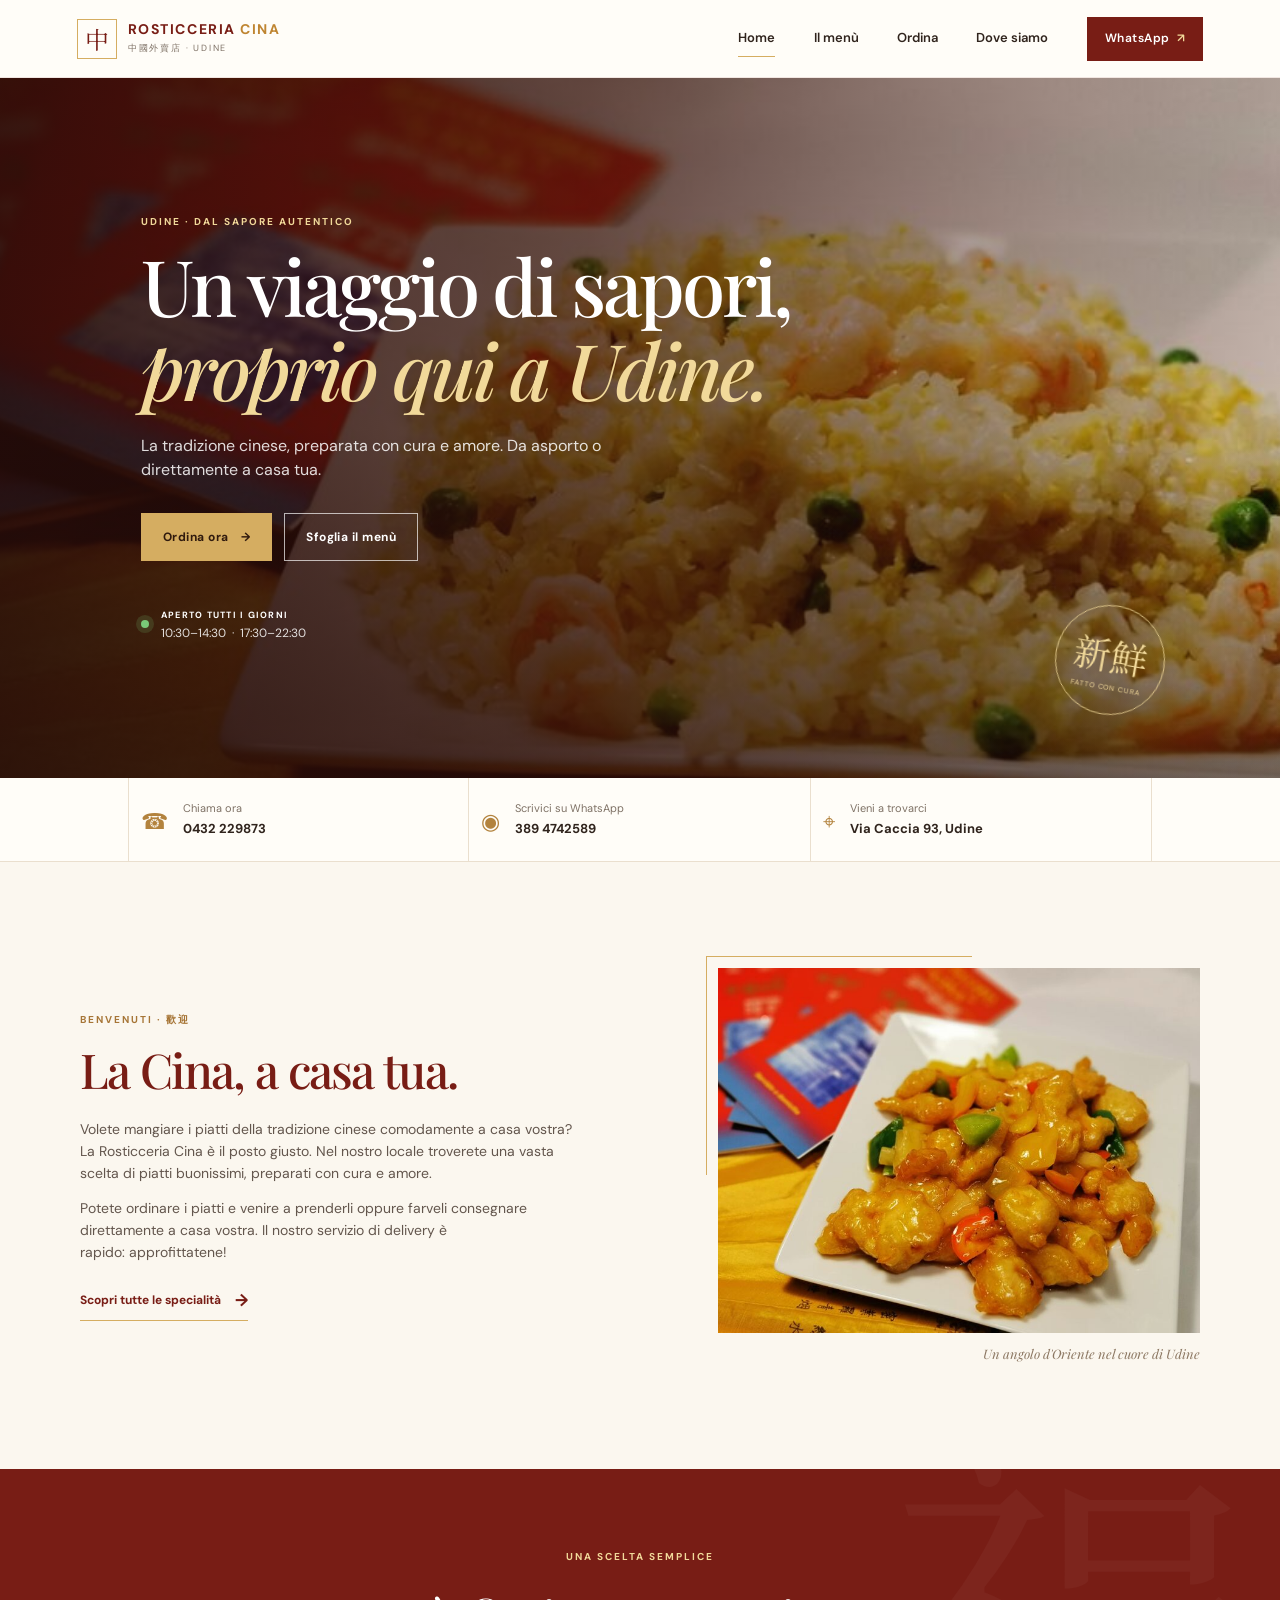
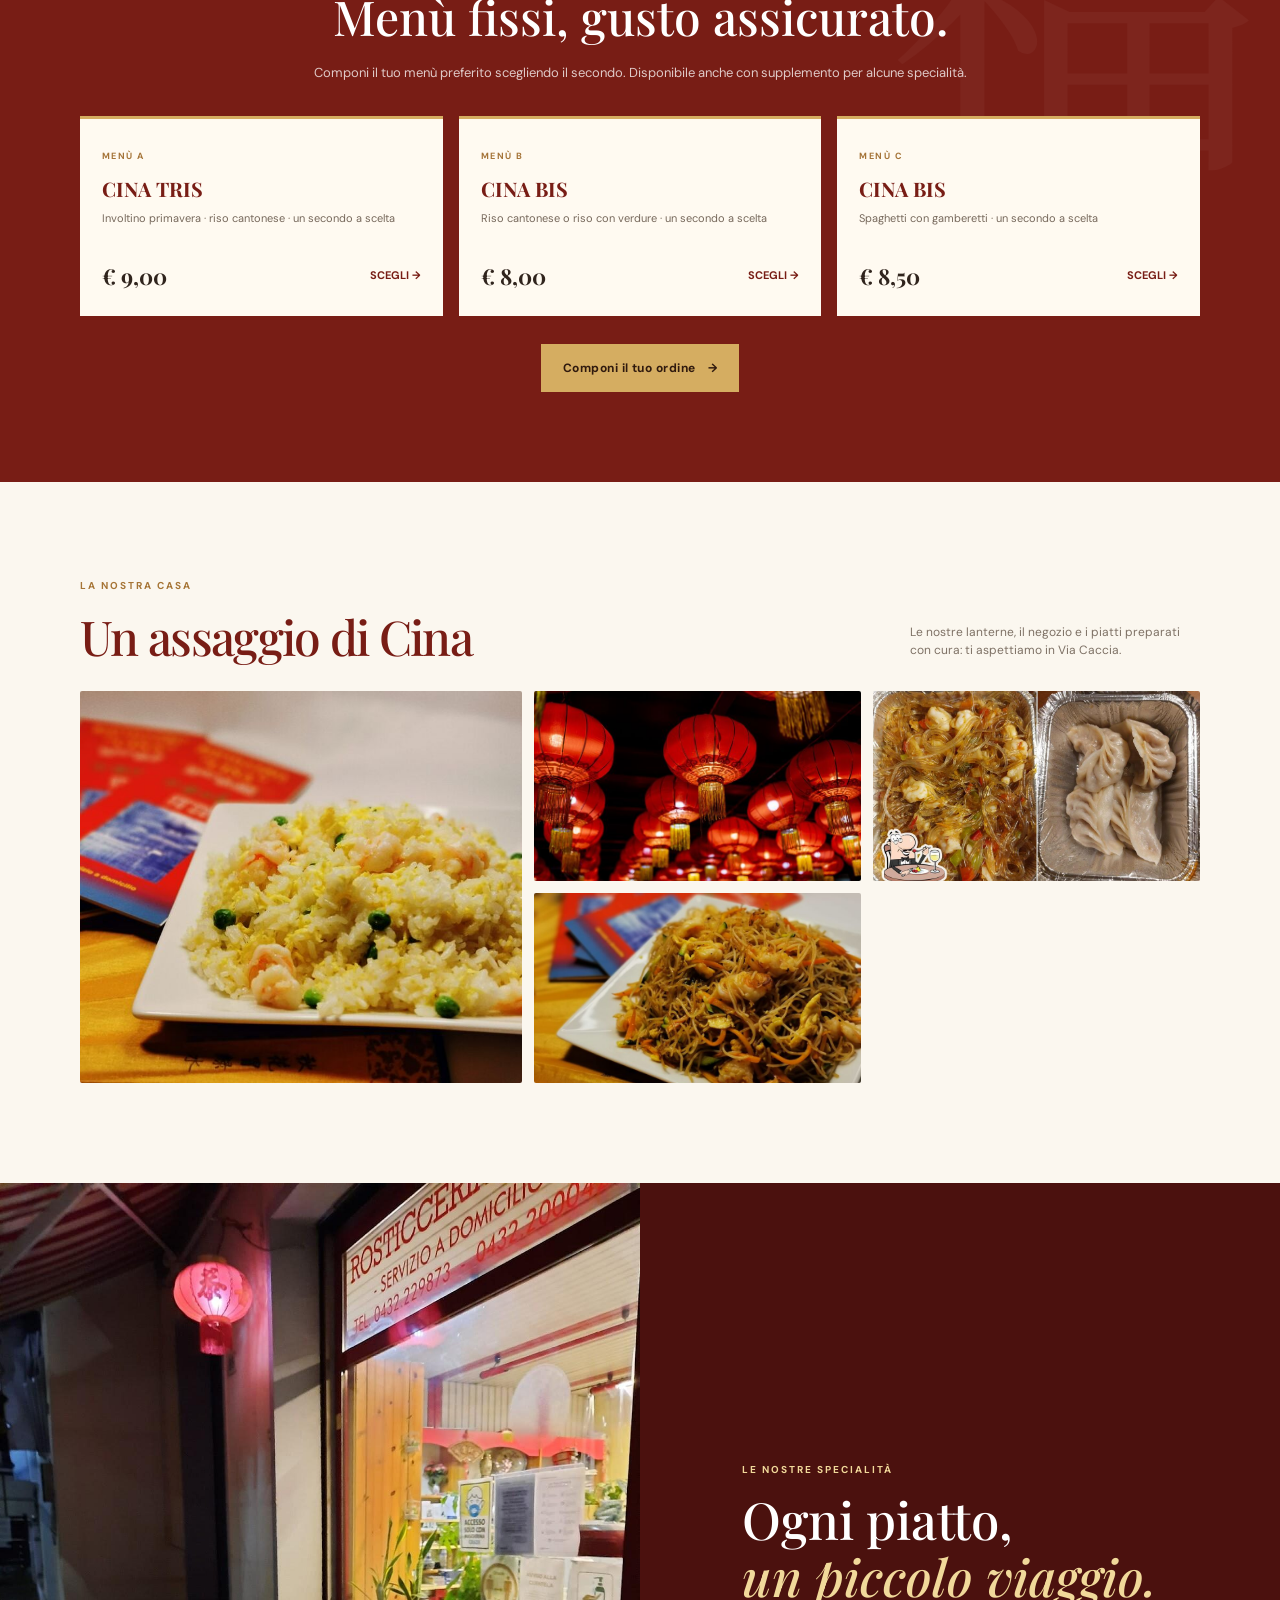
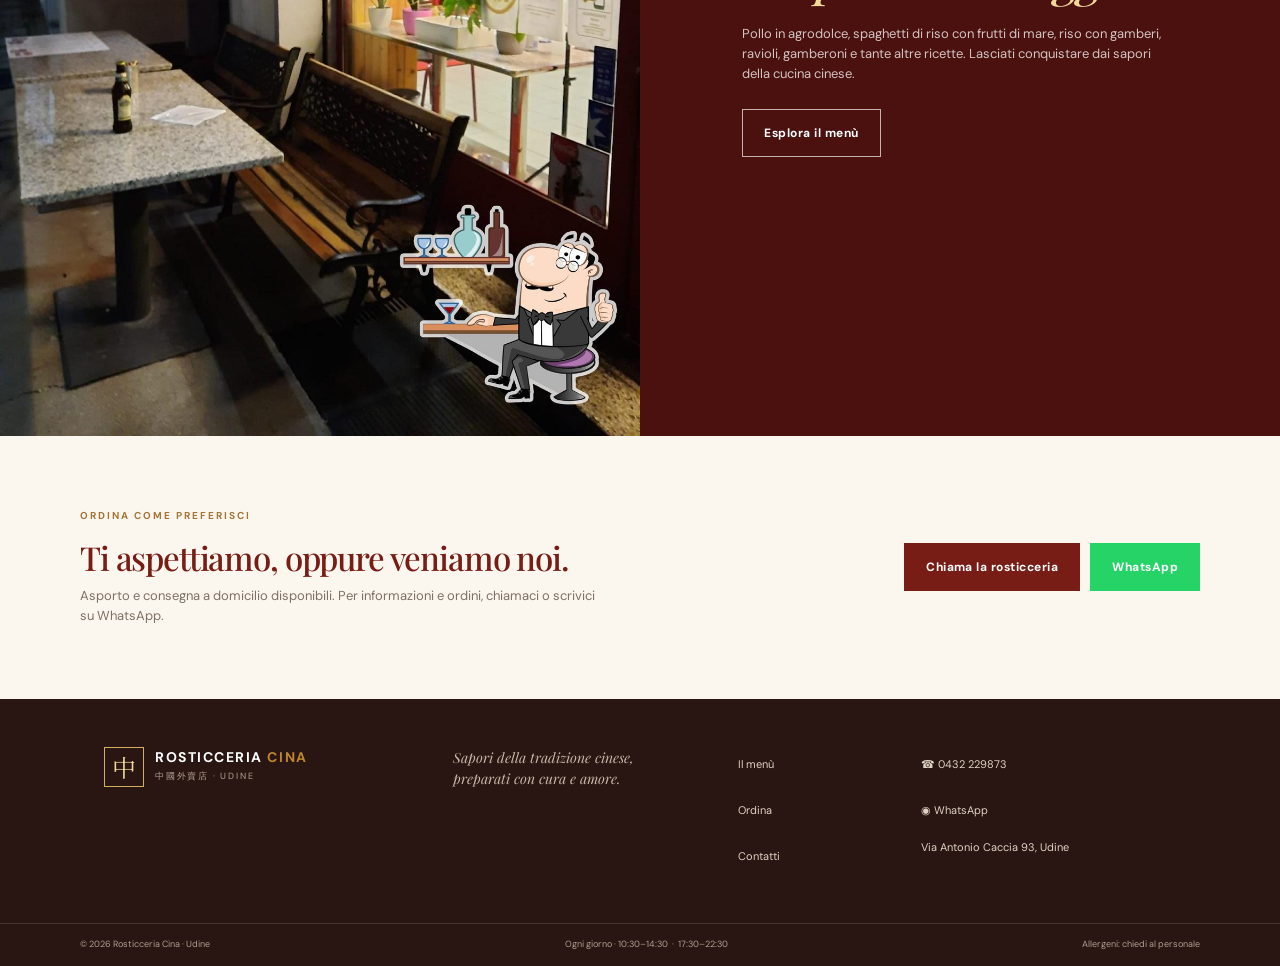
==== index.html @ e87994f7 "Publish the Rosticceria Cina static website for hosting. 🤖 Generated with Codebuff Co-Authored-By: C" ====
<!doctype html>
<html lang="it">
<head>
  <meta charset="utf-8">
  <meta name="viewport" content="width=device-width, initial-scale=1">
  <meta name="theme-color" content="#771d14">
  <meta name="description" content="Rosticceria Cina a Udine: cucina cinese, asporto e consegna a domicilio. Sfoglia il menù e invia il tuo ordine su WhatsApp.">
  <meta property="og:title" content="Rosticceria Cina · Udine">
  <meta property="og:description" content="Sapori cinesi, asporto e consegna in Via Caccia 93, Udine. Ordina comodamente su WhatsApp.">
  <meta property="og:type" content="restaurant">
  <title>Rosticceria Cina · Cucina cinese a Udine</title>
  <link rel="preconnect" href="https://fonts.googleapis.com">
  <link rel="preconnect" href="https://fonts.gstatic.com" crossorigin>
  <link href="https://fonts.googleapis.com/css2?family=DM+Sans:wght@400;500;600;700&family=Playfair+Display:ital,wght@0,500;0,600;0,700;1,500;1,600&display=swap" rel="stylesheet">
  <link rel="stylesheet" href="styles.css">
  <script type="application/ld+json">
  {"@context":"https://schema.org","@type":"Restaurant","name":"Rosticceria per asporto CINA","alternateName":"中國外賣店","servesCuisine":"Cucina cinese","telephone":"+390432229873","address":{"@type":"PostalAddress","streetAddress":"Via Antonio Caccia 93","addressLocality":"Udine","postalCode":"33100","addressCountry":"IT"},"openingHoursSpecification":[{"@type":"OpeningHoursSpecification","dayOfWeek":["Monday","Tuesday","Wednesday","Thursday","Friday","Saturday","Sunday"],"opens":"10:30","closes":"14:30"},{"@type":"OpeningHoursSpecification","dayOfWeek":["Monday","Tuesday","Wednesday","Thursday","Friday","Saturday","Sunday"],"opens":"17:30","closes":"22:30"}],"priceRange":"€","hasMenu":"./#menu"}
  </script>
</head>
<body>
  <a class="skip-link" href="#contenuto">Vai al contenuto</a>
  <header class="site-header">
    <a class="brand" href="#home" aria-label="Rosticceria Cina, home"><span class="brand-mark" aria-hidden="true">中</span><span><strong>ROSTICCERIA <em>CINA</em></strong><small>中國外賣店 · UDINE</small></span></a>
    <button class="nav-toggle" aria-label="Apri il menu" aria-expanded="false"><span></span><span></span><span></span></button>
    <nav class="main-nav" aria-label="Navigazione principale">
      <a href="#home" data-page="home">Home</a><a href="#menu" data-page="menu">Il menù</a><a href="#ordina" data-page="ordina">Ordina</a><a href="#contatti" data-page="contatti">Dove siamo</a>
      <a class="nav-wa" href="https://wa.me/393894742589" target="_blank" rel="noopener">WhatsApp <span aria-hidden="true">↗</span></a>
    </nav>
  </header>
  <main id="contenuto">
    <section class="page active" id="home" aria-labelledby="hero-title">
      <div class="hero">
        <div class="hero-image" role="img" aria-label="Lanterna rossa illuminata all'ingresso della Rosticceria Cina"></div><div class="hero-shade"></div>
        <div class="hero-content"><p class="eyebrow light">UDINE · DAL SAPORE AUTENTICO</p><h1 id="hero-title">Un viaggio di sapori,<br><i>proprio qui a Udine.</i></h1><p class="hero-intro">La tradizione cinese, preparata con cura e amore. Da asporto o direttamente a casa tua.</p><div class="hero-actions"><a class="button button-gold" href="#ordina">Ordina ora <span>→</span></a><a class="button button-outline" href="#menu">Sfoglia il menù</a></div><div class="hero-hours"><span class="open-dot"></span><span><b>APERTO TUTTI I GIORNI</b><br>10:30–14:30 &nbsp;·&nbsp; 17:30–22:30</span></div></div>
        <div class="hero-stamp" aria-hidden="true"><span>新鮮</span><small>FATTO CON CURA</small></div>
      </div>
      <div class="quick-contact"><a href="tel:+390432229873"><span class="quick-icon">☎</span><span>Chiama ora<strong>0432 229873</strong></span></a><a href="https://wa.me/393894742589" target="_blank" rel="noopener"><span class="quick-icon">◉</span><span>Scrivici su WhatsApp<strong>389 4742589</strong></span></a><a href="#contatti"><span class="quick-icon">⌖</span><span>Vieni a trovarci<strong>Via Caccia 93, Udine</strong></span></a></div>
      <section class="intro section-wrap"><div class="intro-copy"><p class="eyebrow">BENVENUTI · 歡迎</p><h2>La Cina, a casa tua.</h2><p>Volete mangiare i piatti della tradizione cinese comodamente a casa vostra? La Rosticceria Cina è il posto giusto. Nel nostro locale troverete una vasta scelta di piatti buonissimi, preparati con cura e amore.</p><p>Potete ordinare i piatti e venire a prenderli oppure farveli consegnare direttamente a casa vostra. Il nostro servizio di delivery è rapido: approfittatene!</p><a class="text-link" href="#menu">Scopri tutte le specialità <span>→</span></a></div><figure class="intro-photo"><img src="Rosticceria-Cina-IMG-20210819-WA0031-jpg.jpg" alt="Interno accogliente della Rosticceria Cina con bancone e vetrine" loading="lazy"><figcaption>Un angolo d'Oriente nel cuore di Udine</figcaption></figure></section>
      <section class="fixed-promo"><div class="section-wrap"><p class="eyebrow light">UNA SCELTA SEMPLICE</p><h2>Menù fissi, gusto assicurato.</h2><p>Componi il tuo menù preferito scegliendo il secondo. Disponibile anche con supplemento per alcune specialità.</p><div class="promo-cards" id="home-fixed-menus"></div><a class="button button-gold" href="#ordina">Componi il tuo ordine <span>→</span></a></div></section>
      <section class="gallery-section section-wrap"><div class="section-heading"><div><p class="eyebrow">LA NOSTRA CASA</p><h2>Un assaggio di Cina</h2></div><p>Le nostre lanterne, il negozio e i piatti preparati con cura: ti aspettiamo in Via Caccia.</p></div><div class="photo-grid"><figure class="photo-large"><img src="Rosticceria-Cina-IMG-20210819-WA0029-jpg.jpg" alt="Lanterna rossa accesa all'ingresso della Rosticceria Cina" loading="lazy"></figure><figure><img src="Rosticceria-Cina-EaII-501544344-iAyAeICoOEIOA-jpg.jpg" alt="Insegna della Rosticceria Cina nella sera di Udine" loading="lazy"></figure><figure><img src="c9b3-Rosticceria-Cina-Udine-food.jpg" alt="Spaghetti con gamberetti e verdure serviti su un piatto" loading="lazy"></figure><figure><img src="Rosticceria-Cina-IMG-20210819-WA0030-jpg.jpg" alt="Riso cantonese con gamberetti e verdure" loading="lazy"></figure></div></section>
      <section class="specialties"><img class="specialty-image" src="r38d-Rosticceria-Cina-design-2023-06.jpg" alt="Specialità cinese con gamberi e verdure" loading="lazy"><div class="specialty-copy"><p class="eyebrow light">LE NOSTRE SPECIALITÀ</p><h2>Ogni piatto,<br><i>un piccolo viaggio.</i></h2><p>Pollo in agrodolce, spaghetti di riso con frutti di mare, riso con gamberi, ravioli, gamberoni e tante altre ricette. Lasciati conquistare dai sapori della cucina cinese.</p><a class="button button-outline" href="#menu">Esplora il menù</a></div></section>
      <section class="visit-band section-wrap"><div><p class="eyebrow">ORDINA COME PREFERISCI</p><h2>Ti aspettiamo, oppure veniamo noi.</h2><p>Asporto e consegna a domicilio disponibili. Per informazioni e ordini, chiamaci o scrivici su WhatsApp.</p></div><div class="visit-actions"><a class="button button-red" href="tel:+390432229873">Chiama la rosticceria</a><a class="button button-whatsapp" href="https://wa.me/393894742589" target="_blank" rel="noopener">WhatsApp</a></div></section>
    </section>
    <section class="page" id="menu" aria-labelledby="menu-title"><div class="page-hero"><p class="eyebrow light">SAPORI PER OGNI GUSTO</p><h1 id="menu-title">Il nostro <i>menù</i></h1><p>Lasciati ispirare. Cerca il tuo piatto preferito o sfoglia le categorie.</p></div><div class="menu-shell"><div class="menu-sticky"><div class="menu-tabs" id="menu-tabs" role="tablist" aria-label="Categorie del menù"></div><label class="searchbox"><span aria-hidden="true">⌕</span><input type="search" id="menu-search" placeholder="Cerca un piatto…" aria-label="Cerca un piatto"><kbd>Ctrl/⌘ K</kbd></label><p class="menu-search-status" id="menu-search-status" aria-live="polite"></p></div><div class="menu-content" id="menu-content"></div><div class="legal-notes"><h2>Informazioni importanti</h2><ul><li>* I prodotti contrassegnati possono essere congelati e/o surgelati.</li><li>Dove è scritto “gamberetti” si intendono code di mazzancolle, appartenenti alla famiglia dei gamberetti.</li><li>I totani appartengono alla famiglia dei calamari.</li><li>Per informazioni su allergeni e ingredienti (crostacei, molluschi, soia, glutine, frutta a guscio, uova e altri), chiedere al personale prima di ordinare.</li></ul></div></div></section>
    <section class="page" id="ordina" aria-labelledby="order-title"><div class="page-hero order-hero"><p class="eyebrow light">IL TUO ORDINE, IN POCHI TOCCHI</p><h1 id="order-title">Ordina <i>qui</i></h1><p>Aggiungi i piatti al carrello e inviaci l'ordine su WhatsApp.</p></div><div class="order-layout"><div class="order-main"><div class="order-search"><label class="searchbox"><span aria-hidden="true">⌕</span><input type="search" id="order-search" placeholder="Cerca nel menù…" aria-label="Cerca piatto per ordinare"></label></div><div id="order-content"></div><div class="order-legal legal-notes"><h2>Informazioni importanti</h2><ul><li>* I prodotti contrassegnati possono essere congelati e/o surgelati.</li><li>Dove è scritto “gamberetti” si intendono code di mazzancolle, appartenenti alla famiglia dei gamberetti.</li><li>I totani appartengono alla famiglia dei calamari.</li><li>Per informazioni su allergeni e ingredienti, chiedere al personale.</li></ul></div></div><aside class="cart-panel" id="cart-panel" aria-label="Riepilogo ordine"><div class="cart-head"><div><p class="eyebrow">IL TUO ORDINE</p><h2>Riepilogo</h2></div><button class="cart-close" aria-label="Chiudi riepilogo">×</button></div><div class="cart-scroll" id="cart-items"><p class="cart-empty">Il carrello è ancora vuoto.<br><span>Aggiungi qualcosa di buono!</span></p></div><div class="cart-fields"><label for="customer-name">Nome <span>(facoltativo)</span><input type="text" id="customer-name" autocomplete="name" placeholder="Come ti chiami?"></label><label for="customer-notes">Note <span>(facoltative)</span><textarea id="customer-notes" rows="2" placeholder="Es. senza glutammato, poco piccante…"></textarea></label></div><div class="cart-total"><span>Totale</span><strong id="cart-total">€ 0,00</strong></div><button class="button button-whatsapp send-order" id="send-order" disabled>◉ &nbsp; Invia ordine tramite WhatsApp</button><p class="cart-footnote">Si aprirà WhatsApp con il tuo ordine pronto da inviare.</p></aside></div><button class="mobile-cart-bar" id="mobile-cart-bar" aria-label="Apri il riepilogo dell'ordine"><span><strong id="mobile-items-count">0 articoli</strong><small>Apri riepilogo</small></span><b id="mobile-total">€ 0,00</b></button><div class="cart-overlay" id="cart-overlay"></div></section>
    <section class="page" id="contatti" aria-labelledby="contacts-title"><div class="page-hero"><p class="eyebrow light">DOVE TROVARCI</p><h1 id="contacts-title">Passa a <i>trovarci</i></h1><p>Siamo in Via Caccia 93, a Udine. Aperto tutti i giorni, a pranzo e a cena.</p></div><div class="contact-layout section-wrap"><div class="contact-info"><p class="eyebrow">ROSTICCERIA PER ASPORTO</p><h2>Rosticceria Cina</h2><p class="chinese-line">中國外賣店</p><div class="contact-detail"><span>⌖</span><div><b>Indirizzo</b><p>Via Antonio Caccia, 93<br>33100 Udine (UD), Italia</p></div></div><div class="contact-detail"><span>◷</span><div><b>Orari</b><p>Tutti i giorni<br>10:30–14:30 · 17:30–22:30</p></div></div><div class="contact-detail"><span>☎</span><div><b>Telefono</b><a href="tel:+390432229873">0432 229873</a></div></div><div class="contact-detail"><span>◉</span><div><b>WhatsApp</b><a href="https://wa.me/393894742589" target="_blank" rel="noopener">389 4742589</a></div></div><div class="contact-actions"><a class="button button-red" href="https://www.google.com/maps/dir/?api=1&destination=Via+Antonio+Caccia+93%2C+Udine%2C+Italy" target="_blank" rel="noopener">Indicazioni stradali ↗</a><a class="button button-outline-red" href="tel:+390432229873">Chiama</a></div></div><div class="map-frame"><iframe title="Mappa: Rosticceria Cina, Via Antonio Caccia 93, Udine" src="https://maps.google.com/maps?q=Via%20Antonio%20Caccia%2093%2C%20Udine%2C%20Italy&t=&z=15&ie=UTF8&iwloc=&output=embed" loading="lazy" referrerpolicy="no-referrer-when-downgrade"></iframe></div></div><div class="service-strip"><div>♨ <span><b>Preparato con cura</b><small>Specialità cinesi</small></span></div><div>⌂ <span><b>Consegna a domicilio</b><small>Portiamo noi il gusto</small></span></div><div>✦ <span><b>Take away</b><small>Ordina e ritira</small></span></div></div></section>
  </main>
  <footer class="site-footer"><div class="footer-main"><a class="brand footer-brand" href="#home"><span class="brand-mark" aria-hidden="true">中</span><span><strong>ROSTICCERIA <em>CINA</em></strong><small>中國外賣店 · UDINE</small></span></a><p>Sapori della tradizione cinese,<br>preparati con cura e amore.</p><div class="footer-links"><a href="#menu">Il menù</a><a href="#ordina">Ordina</a><a href="#contatti">Contatti</a></div><div class="footer-contact"><a href="tel:+390432229873">☎ 0432 229873</a><a href="https://wa.me/393894742589" target="_blank" rel="noopener">◉ WhatsApp</a><span>Via Antonio Caccia 93, Udine</span></div></div><div class="footer-bottom"><span>© <span id="year"></span> Rosticceria Cina · Udine</span><span>Ogni giorno · 10:30–14:30 &nbsp;·&nbsp; 17:30–22:30</span><span>Allergeni: chiedi al personale</span></div></footer>
  <script src="menu-fallback-inline.js" defer></script>
  <script src="app.js" defer></script>
</body></html>
---- styles.css ----
@import url('https://fonts.googleapis.com/css2?family=Noto+Serif+SC:wght@500;600&display=swap');
:root{--red:#781d15;--red-dark:#4b110e;--red-bright:#a32c20;--gold:#d5ad61;--gold-light:#f1d99a;--cream:#fbf7ef;--paper:#fffdf8;--ink:#30241d;--muted:#7e7165;--line:#eadfce;--green:#25d366;--serif:'Playfair Display',Georgia,serif;--sans:'DM Sans',Arial,sans-serif;--header:78px}*{box-sizing:border-box}html{scroll-behavior:smooth;scroll-padding-top:calc(var(--header) + 16px)}body{margin:0;background:var(--cream);color:var(--ink);font-family:var(--sans);font-size:16px;line-height:1.55;-webkit-font-smoothing:antialiased}h1,h2,h3{ text-wrap:balance;overflow-wrap:break-word}p{ text-wrap:pretty;overflow-wrap:break-word}a{color:inherit;text-decoration:none}button,input,textarea{font:inherit}button{cursor:pointer}img{display:block;max-width:100%}.skip-link{position:absolute;left:-9999px;top:8px;background:#fff;padding:12px;z-index:1000}.skip-link:focus{left:8px}.site-header{position:sticky;z-index:30;top:0;height:var(--header);display:flex;align-items:center;justify-content:space-between;padding:0 clamp(20px,6vw,92px);background:rgba(255,253,248,.97);border-bottom:1px solid rgba(120,29,21,.1);backdrop-filter:blur(14px)}.brand{display:inline-flex;align-items:center;gap:11px}.brand-mark{width:40px;height:40px;border:1px solid var(--gold);color:var(--red);display:grid;place-items:center;font-family:'Noto Serif SC',serif;font-size:24px}.brand strong{display:block;font-size:14px;letter-spacing:.11em;line-height:1.25;color:var(--red)}.brand strong em{font-style:normal;color:#bf8531}.brand small{display:block;font-size:9px;letter-spacing:.2em;color:var(--muted);margin-top:3px}.main-nav{display:flex;gap:clamp(18px,3vw,42px);align-items:center;font-size:13px;font-weight:600}.main-nav>a:not(.nav-wa){padding:10px 0;position:relative}.main-nav>a:not(.nav-wa):after{content:'';height:1px;background:var(--gold);position:absolute;bottom:4px;left:0;width:0;transition:width .2s}.main-nav>a:hover:after,.main-nav>a.active:after{width:100%}.nav-wa{padding:11px 18px;background:var(--red);color:white;font-size:12px;letter-spacing:.04em}.nav-wa span{color:var(--gold-light);padding-left:7px}.nav-toggle{display:none;border:0;background:transparent;padding:8px}.nav-toggle span{width:24px;height:2px;background:var(--red);display:block;margin:5px}.page{display:none;min-height:70vh}.page.active{display:block;animation:reveal .35s ease}@keyframes reveal{from{opacity:.4;transform:translateY(6px)}to{opacity:1;transform:translateY(0)}}.hero{height:min(700px,calc(100vh - var(--header)));min-height:570px;position:relative;color:white;display:flex;align-items:center;overflow:hidden;background:var(--red-dark)}.hero-image,.hero-shade{position:absolute;inset:0}.hero-image{background-image:url('photo/unnamed%20(2).jpg');background-size:cover;background-position:center 45%;transform:scale(1.015)}.hero-shade{background:linear-gradient(90deg,rgba(37,12,9,.9),rgba(47,13,8,.68) 46%,rgba(48,17,12,.12)),linear-gradient(0deg,rgba(20,9,5,.48),transparent 50%)}.hero-content{position:relative;z-index:1;width:min(720px,75vw);margin-left:clamp(24px,11vw,170px);padding:60px 0}.eyebrow{margin:0 0 14px;color:#a67536;font-size:10px;font-weight:700;letter-spacing:.2em}.eyebrow.light{color:var(--gold-light)}h1,h2,h3,p{margin-top:0}.hero h1,.page-hero h1{font-family:var(--serif);font-size:clamp(43px,6.5vw,78px);font-weight:500;letter-spacing:-.04em;line-height:1.08;margin:0 0 22px}.hero h1 i,.page-hero h1 i,.specialty-copy h2 i{color:var(--gold-light);font-weight:500}.hero-intro{color:rgba(255,255,255,.85);max-width:460px;font-size:16px}.hero-actions{display:flex;gap:12px;margin-top:30px}.button{min-height:48px;padding:13px 21px;display:inline-flex;align-items:center;justify-content:center;gap:12px;border:1px solid transparent;font-size:12px;font-weight:700;letter-spacing:.04em;transition:transform .2s,background .2s,color .2s}.button:hover{transform:translateY(-2px)}.button-gold{background:var(--gold);color:#301a0e}.button-gold:hover{background:var(--gold-light)}.button-outline{border-color:rgba(255,255,255,.68);color:white}.button-outline:hover{background:white;color:var(--red)}.button-red{background:var(--red);color:white}.button-outline-red{border-color:var(--red);color:var(--red)}.button-whatsapp{background:var(--green);color:white;border-color:var(--green)}.button-whatsapp:hover{background:#1fbd5b}.hero-hours{display:flex;align-items:center;gap:12px;margin-top:44px;font-size:12px;color:rgba(255,255,255,.85)}.hero-hours b{font-size:9px;letter-spacing:.14em;color:white}.open-dot{width:8px;height:8px;border-radius:50%;background:#79ca78;box-shadow:0 0 0 5px rgba(121,202,120,.17)}.hero-stamp{position:absolute;right:9%;bottom:9%;width:110px;height:110px;border:1px solid rgba(241,217,154,.8);border-radius:50%;display:flex;flex-direction:column;align-items:center;justify-content:center;color:var(--gold-light);transform:rotate(10deg)}.hero-stamp span{font-family:'Noto Serif SC',serif;font-size:37px}.hero-stamp small{font-size:7px;letter-spacing:.12em}.quick-contact{display:grid;grid-template-columns:repeat(3,1fr);padding:0 clamp(25px,10vw,145px);background:var(--paper);border-bottom:1px solid var(--line)}.quick-contact>a{display:flex;align-items:center;gap:15px;padding:22px 12px;border-right:1px solid var(--line);font-size:11px;color:var(--muted)}.quick-contact>a:first-child{border-left:1px solid var(--line)}.quick-contact strong{display:block;color:var(--ink);font-size:13px;margin-top:2px}.quick-icon{font-family:var(--serif);font-size:22px;color:#b3833e}.section-wrap{width:min(1120px,calc(100% - 48px));margin-inline:auto}.intro{padding-top:106px;padding-bottom:105px;display:grid;grid-template-columns:1fr .9fr;gap:clamp(38px,8vw,110px);align-items:center}.intro h2,.section-heading h2,.visit-band h2,.contact-info h2{font-family:var(--serif);font-weight:500;font-size:clamp(32px,4vw,48px);line-height:1.17;letter-spacing:-.035em;color:var(--red);margin:0 0 22px}.intro-copy p:not(.eyebrow){color:#63564d;font-size:14px;max-width:500px}.text-link{display:inline-flex;gap:14px;align-items:center;margin-top:10px;color:var(--red);font-size:12px;font-weight:700;border-bottom:1px solid var(--gold);padding-bottom:6px}.text-link span{font-size:17px}.intro-photo{margin:0;position:relative}.intro-photo:before{content:'';position:absolute;z-index:0;top:-12px;left:-12px;width:55%;height:55%;border-top:1px solid var(--gold);border-left:1px solid var(--gold)}.intro-photo img{position:relative;z-index:1;width:100%;height:365px;object-fit:cover}.intro-photo figcaption{font-family:var(--serif);font-style:italic;color:#8b7661;font-size:13px;text-align:right;margin-top:11px}.fixed-promo{padding:80px 0 90px;text-align:center;background:var(--red);color:white;position:relative;overflow:hidden}.fixed-promo:before{content:'福';font-family:'Noto Serif SC',serif;position:absolute;right:1%;top:-80px;font-size:380px;line-height:1;color:rgba(255,255,255,.035)}.fixed-promo h2,.gallery-section h2{font-family:var(--serif);font-weight:500;font-size:clamp(34px,4vw,48px);margin:0 0 10px}.fixed-promo>div>p:not(.eyebrow){color:rgba(255,255,255,.76);font-size:13px}.promo-cards{display:grid;grid-template-columns:repeat(3,1fr);gap:16px;margin:33px 0 28px;text-align:left;position:relative}.promo-card{background:#fffaf1;color:var(--ink);padding:23px 22px;border-top:3px solid var(--gold)}.promo-card .promo-kicker{font-size:9px;letter-spacing:.16em;color:#a57438;font-weight:700}.promo-card h3{font-family:var(--serif);font-size:20px;color:var(--red);margin:6px 0}.promo-card p{font-size:11px;color:#76685b;min-height:34px;margin-bottom:15px}.promo-card strong{font-family:var(--serif);font-size:22px}.promo-card a{float:right;color:var(--red);font-size:11px;font-weight:700;margin-top:8px}.gallery-section{padding-top:96px;padding-bottom:100px}.section-heading{display:flex;justify-content:space-between;align-items:end;margin-bottom:27px}.section-heading h2{margin-bottom:0}.section-heading>p{width:290px;color:var(--muted);font-size:12px;margin-bottom:4px}.photo-grid{display:grid;grid-template-columns:1.15fr .85fr .85fr;grid-template-rows:190px 190px;gap:12px}.photo-grid figure{margin:0;overflow:hidden;background:#eee}.photo-grid img{width:100%;height:100%;object-fit:cover;transition:transform .5s}.photo-grid figure:hover img{transform:scale(1.04)}.photo-grid .photo-large{grid-row:span 2}.specialties{display:grid;grid-template-columns:1fr 1fr;background:var(--red-dark);color:white;min-height:440px}.specialty-image{display:block;width:100%;height:100%;min-height:380px;object-fit:cover}.specialty-copy{padding:70px clamp(35px,8vw,120px);align-self:center}@media(max-width:600px){.specialty-image{height:260px;min-height:260px}}.specialty-copy h2{font-family:var(--serif);font-size:clamp(36px,4vw,52px);font-weight:500;line-height:1.1;margin-bottom:20px}.specialty-copy p:not(.eyebrow){font-size:13px;color:rgba(255,255,255,.75);max-width:440px;margin-bottom:25px}.visit-band{padding-top:72px;padding-bottom:72px;display:flex;align-items:center;justify-content:space-between;gap:30px}.visit-band h2{font-size:33px;margin-bottom:10px}.visit-band p:not(.eyebrow){max-width:600px;font-size:13px;color:var(--muted);margin:0}.visit-actions{display:flex;gap:10px;flex-shrink:0}.page-hero{padding:80px 24px 75px;background:linear-gradient(125deg,#621812,#8e271b);color:white;text-align:center;position:relative;overflow:hidden}.page-hero:after{content:'中';font-family:'Noto Serif SC',serif;position:absolute;right:8%;top:-40px;color:rgba(255,255,255,.04);font-size:245px}.page-hero h1{font-size:clamp(43px,5.5vw,66px);margin-bottom:12px;position:relative;z-index:1}.page-hero>p:last-child{color:rgba(255,255,255,.76);font-size:13px;margin:0;position:relative;z-index:1}.menu-shell{max-width:1080px;margin:0 auto;padding:0 24px 80px}.menu-sticky{position:sticky;top:var(--header);z-index:15;background:var(--cream);padding:17px 0 15px;border-bottom:1px solid var(--line)}.menu-tabs{display:flex;gap:8px;overflow-x:auto;scrollbar-width:none;padding-bottom:12px}.menu-tabs::-webkit-scrollbar{display:none}.menu-tab{white-space:nowrap;border:1px solid var(--line);padding:8px 14px;background:var(--paper);color:#67584c;font-size:11px;font-weight:600}.menu-tab.active,.menu-tab:hover{background:var(--red);border-color:var(--red);color:white}.searchbox{display:flex;align-items:center;gap:10px;height:43px;padding:0 13px;border:1px solid var(--line);background:white;color:#8f7d6b}.searchbox>span{font-size:24px;line-height:1}.searchbox input{width:100%;border:0;outline:0;background:transparent;color:var(--ink);font-size:12px}.searchbox kbd{font-size:9px;color:#a99b8b;border:1px solid var(--line);padding:3px 5px;white-space:nowrap}.menu-content{padding-top:20px}.menu-category{padding:36px 0 5px;scroll-margin-top:150px}.category-heading{display:flex;align-items:baseline;gap:12px;border-bottom:1px solid var(--gold);padding-bottom:11px;margin-bottom:8px}.category-heading h2{font-family:var(--serif);font-weight:500;color:var(--red);font-size:29px;margin:0}.category-heading span{font-size:10px;color:#9c8c7b}.dish-list{display:grid;grid-template-columns:1fr 1fr;column-gap:40px}.dish-card{display:flex;align-items:flex-start;justify-content:space-between;gap:15px;padding:14px 1px;border-bottom:1px solid #eae2d6;min-height:64px}.dish-copy{display:flex;gap:11px;min-width:0}.dish-number{font-size:10px;color:#a67c43;min-width:24px;padding-top:3px;font-weight:700}.dish-name{font-family:var(--serif);font-size:15px;line-height:1.3}.dish-meta{font-size:10px;color:#968777;margin-top:4px}.frozen{color:#ad803c}.dish-side{text-align:right;white-space:nowrap}.dish-price{font-family:var(--serif);font-size:15px;color:var(--red);font-weight:600}.add-order{display:block;border:0;background:transparent;padding:3px 0;color:#97703a;font-size:9px;font-weight:700;text-decoration:underline;text-underline-offset:3px}.empty-search{text-align:center;padding:45px;color:var(--muted)}.fixed-menu-section{margin-top:24px;padding:20px;background:#f2e8d7}.fixed-menu-section .category-heading{margin-bottom:16px}.fixed-menu-card{background:var(--paper);padding:14px 17px;margin:9px 0;display:flex;align-items:center;justify-content:space-between;gap:20px}.fixed-menu-card h3{font-family:var(--serif);font-size:16px;color:var(--red);margin:0 0 4px}.fixed-menu-card p{font-size:10px;color:var(--muted);margin:0}.fixed-menu-card strong{font-family:var(--serif);color:var(--red);white-space:nowrap}.legal-notes{background:#f4ecdf;padding:22px 25px;margin-top:40px}.legal-notes h2{font-family:var(--serif);font-weight:500;font-size:19px;color:var(--red);margin:0 0 9px}.legal-notes ul{margin:0;padding-left:18px;color:#706355;font-size:11px}.legal-notes li{padding:3px 0}.order-hero{padding-bottom:65px}.order-layout{max-width:1180px;margin:0 auto;padding:35px 24px 100px;display:grid;grid-template-columns:minmax(0,1fr) 340px;gap:38px;align-items:start}.order-search{margin-bottom:15px}.order-search .searchbox{height:46px}.order-category{padding:22px 0 4px;scroll-margin-top:100px}.order-category h2{font-family:var(--serif);font-size:25px;color:var(--red);font-weight:500;border-bottom:1px solid var(--gold);padding-bottom:9px;margin:0 0 6px}.order-row{display:flex;align-items:center;justify-content:space-between;gap:10px;padding:10px 10px;border-bottom:1px solid #e9e0d4;transition:background .15s}.order-row.selected{background:#f5e7cb}.order-row .dish-name{font-size:14px}.order-row .dish-side{display:flex;align-items:center;gap:12px}.order-row .dish-price{font-size:14px;min-width:48px}.quantity{display:flex;align-items:center;gap:7px}.quantity button{width:44px;height:44px;border:1px solid #cfb887;background:var(--paper);color:var(--red);font-size:17px;line-height:1}.quantity button:hover{background:var(--red);color:white}.quantity output{min-width:14px;text-align:center;font-size:12px;font-weight:700}.cart-panel{align-self:start;position:sticky;top:calc(var(--header) + 18px);background:var(--paper);border:1px solid var(--line);box-shadow:0 8px 25px rgba(64,42,22,.07);padding:21px;max-height:calc(100vh - var(--header) - 35px);display:flex;flex-direction:column}.cart-head{display:flex;justify-content:space-between;align-items:center;border-bottom:1px solid var(--line);padding-bottom:13px}.cart-head .eyebrow{margin:0 0 2px;font-size:8px}.cart-head h2{font-family:var(--serif);font-weight:500;color:var(--red);margin:0;font-size:24px}.cart-close{display:none}.cart-scroll{overflow:auto;flex:1;min-height:100px;max-height:300px}.cart-empty{text-align:center;padding:28px 5px;color:#827467;font-size:13px}.cart-empty span{font-size:11px;color:#ab9a88}.cart-line{display:grid;grid-template-columns:1fr auto;gap:5px 12px;padding:11px 0;border-bottom:1px solid #eee6da;font-size:11px}.cart-line b{font-weight:600}.cart-line small{grid-column:1;color:#958575;font-size:9px}.cart-line strong{grid-column:2;grid-row:1/3;color:var(--red);font-family:var(--serif);align-self:center}.cart-line button{grid-column:1;color:var(--red);font-size:9px;border:0;background:transparent;text-align:left;padding:2px 0}.cart-fields{display:grid;gap:11px;padding:15px 0}.cart-fields label{font-size:10px;font-weight:700;color:#695b4f}.cart-fields label span{font-weight:400;color:#a59687}.cart-fields input,.cart-fields textarea{display:block;width:100%;border:1px solid var(--line);background:white;padding:9px;margin-top:5px;font-size:11px;resize:vertical}.cart-total{display:flex;justify-content:space-between;border-top:1px solid var(--line);padding:14px 0;color:#615349;font-size:12px}.cart-total strong{font-family:var(--serif);color:var(--red);font-size:20px}.send-order{width:100%;min-height:48px;font-size:11px}.send-order:disabled{opacity:.45;cursor:not-allowed;transform:none}.cart-footnote{text-align:center;color:#9c8c7c;font-size:9px;margin:9px 0 0}.mobile-cart-bar,.cart-overlay{display:none}.fixed-menu-order{padding:17px 16px;background:#f3eadb;margin:11px 0;min-width:0}.fixed-card-top,.order-row .dish-copy{min-width:0}.order-row .dish-copy>div{min-width:0}.order-row .dish-name,.cart-line b{overflow-wrap:anywhere}.cart-scroll,.menu-tabs{overscroll-behavior:contain}.dish-price,.cart-total strong,.mobile-cart-bar>b{font-variant-numeric:tabular-nums}.fixed-menu-order h3{font-family:var(--serif);font-size:18px;color:var(--red);margin:0 0 2px}.fixed-menu-order>p{font-size:10px;color:#85766a;margin:0 0 11px}.fixed-menu-order .dish-side{display:flex;align-items:center;gap:12px}.fixed-menu-order .dish-price{font-size:16px}.fixed-options{display:grid;grid-template-columns:1fr 1fr;gap:8px;margin-top:10px}.fixed-options label{font-size:10px;color:#66594e}.fixed-options select{width:100%;margin-top:4px;border:1px solid #dfd1bc;padding:8px;background:white;font-size:11px}.fixed-summary{font-size:10px!important;color:#8a6332!important;margin-top:9px!important}.fixed-options .select-second{grid-column:1/-1}.fixed-add{margin-top:12px;background:var(--red);color:#fff;border:0;padding:9px 12px;font-size:10px;font-weight:700}.fixed-add:disabled{opacity:.5;cursor:not-allowed}.fixed-count{display:none}.contact-layout{padding-top:70px;padding-bottom:75px;display:grid;grid-template-columns:.76fr 1.24fr;gap:65px;align-items:center}.contact-info h2{margin-bottom:0}.chinese-line{font-family:'Noto Serif SC',serif;color:#b38443;font-size:17px;margin:4px 0 29px}.contact-detail{display:flex;gap:14px;margin:17px 0}.contact-detail>span{font-size:19px;color:#b3833e;width:24px}.contact-detail b{font-size:11px;color:#57483d}.contact-detail p,.contact-detail a{font-size:12px;color:#74665a;margin:3px 0 0}.contact-detail a{text-decoration:underline;text-decoration-color:#d5ad61;text-underline-offset:3px}.contact-actions{display:flex;gap:9px;margin-top:27px}.map-frame{height:420px;border:7px solid #fff;box-shadow:0 12px 35px rgba(63,42,23,.12)}.map-frame iframe{width:100%;height:100%;border:0;filter:saturate(.75)}.service-strip{background:#f1e8db;display:flex;justify-content:center;gap:clamp(35px,10vw,130px);padding:24px}.service-strip>div{display:flex;align-items:center;gap:13px;font-family:var(--serif);font-size:22px;color:#a97b39}.service-strip span{display:flex;flex-direction:column;color:var(--ink)}.service-strip b{font-family:var(--sans);font-size:11px}.service-strip small{font-family:var(--sans);font-size:10px;color:#897968}.site-footer{background:#291512;color:#fff}.footer-main{max-width:1120px;margin:auto;padding:48px 24px;display:grid;grid-template-columns:1.25fr 1fr .6fr 1fr;gap:30px;align-items:start}.footer-brand .brand-mark{color:var(--gold-light)}.footer-brand strong{color:white}.footer-brand small{color:#b5a391}.footer-main>p{font-family:var(--serif);font-style:italic;color:#c8b9a8;font-size:14px}.footer-links,.footer-contact{display:flex;flex-direction:column;gap:10px;font-size:11px;color:#dfd3c4}.footer-contact a:hover,.footer-links a:hover{color:var(--gold-light)}.footer-bottom{border-top:1px solid rgba(255,255,255,.13);display:flex;justify-content:space-between;gap:15px;padding:14px max(24px,calc((100% - 1120px)/2));font-size:9px;color:#ae9f91}
@media(min-width:1400px){.hero{height:690px}}
@media(max-width:800px){:root{--header:68px}.site-header{padding:0 20px}.nav-toggle{display:block}.main-nav{display:none;pointer-events:none;position:absolute;top:var(--header);left:0;right:0;background:#fffdf8;flex-direction:column;align-items:stretch;gap:0;padding:8px 22px 18px;border-bottom:1px solid var(--line);box-shadow:0 12px 20px #24120812}.main-nav.open{display:flex;pointer-events:auto}.main-nav>a:not(.nav-wa){padding:12px 0;border-bottom:1px solid #f1e8dc}.nav-wa{margin-top:12px;text-align:center}.hero{height:640px;min-height:0}.hero-content{width:85vw;margin-left:7vw}.hero-stamp{width:83px;height:83px;right:5%;bottom:8%}.hero-stamp span{font-size:28px}.hero-stamp small{font-size:6px}.quick-contact{padding:0 18px}.quick-contact>a{padding:17px 10px;gap:9px}.quick-contact>a:last-child{border-right:0}.quick-contact>a>span:last-child{font-size:9px}.quick-contact strong{font-size:11px}.quick-icon{font-size:19px}.intro{padding-top:75px;padding-bottom:75px;gap:32px}.intro-photo img{height:300px}.promo-cards{gap:10px}.promo-card{padding:17px 14px}.promo-card h3{font-size:17px}.photo-grid{grid-template-rows:150px 150px}.specialty-copy{padding:45px 35px}.visit-band{padding-top:55px;padding-bottom:55px}.order-layout{grid-template-columns:minmax(0,1fr) 310px;gap:20px;padding-inline:18px}.cart-panel{padding:16px}.contact-layout{gap:35px}.map-frame{height:360px}.footer-main{grid-template-columns:1fr 1fr;row-gap:25px}.footer-bottom{padding-inline:24px}}
@media(max-width:600px){.brand-mark{width:36px;height:36px;font-size:21px}.brand strong{font-size:12px}.brand small{font-size:8px}.hero{height:610px}.hero-image{background-position:54% center}.hero-shade{background:linear-gradient(90deg,rgba(37,12,9,.88),rgba(47,13,8,.5)),linear-gradient(0deg,rgba(20,9,5,.45),transparent 55%)}.hero-content{width:auto;margin:0;padding:40px 23px 100px}.hero h1{font-size:clamp(43px,12vw,61px)}.hero-intro{font-size:14px;max-width:340px}.hero-actions{gap:8px;flex-wrap:wrap}.button{min-height:46px;padding:12px 15px}.hero-hours{margin-top:30px}.hero-stamp{right:7%;bottom:5%;width:65px;height:65px}.hero-stamp span{font-size:22px}.hero-stamp small{font-size:5px}.quick-contact{grid-template-columns:1fr;padding:2px 22px}.quick-contact>a,.quick-contact>a:first-child{border:0;border-bottom:1px solid var(--line);padding:12px 2px}.quick-contact>a:last-child{border:0}.quick-contact>a>span:last-child{font-size:10px}.quick-contact strong{font-size:12px}.quick-icon{width:26px}.section-wrap{width:calc(100% - 42px)}.intro{grid-template-columns:1fr;padding-top:65px;padding-bottom:68px;gap:30px}.intro h2{font-size:37px}.intro-photo img{height:260px}.fixed-promo{padding:60px 0}.fixed-promo h2,.gallery-section h2{font-size:35px}.promo-cards{grid-template-columns:1fr;gap:8px;margin:25px 0}.promo-card{padding:15px 18px}.promo-card p{min-height:0;margin-bottom:8px}.gallery-section{padding-top:67px;padding-bottom:70px}.section-heading{display:block}.section-heading>p{width:auto;max-width:360px;margin-top:14px}.photo-grid{grid-template-columns:1fr 1fr;grid-template-rows:180px 150px;gap:8px}.photo-grid .photo-large{grid-row:span 2}.specialties{grid-template-columns:1fr}.specialty-image{min-height:260px}.specialty-copy{padding:44px 25px 50px}.specialty-copy h2{font-size:43px}.visit-band{display:block;padding-top:55px;padding-bottom:55px}.visit-band h2{font-size:30px}.visit-actions{margin-top:22px}.page-hero{padding:60px 20px 57px}.page-hero h1{font-size:47px}.page-hero>p:last-child{font-size:12px}.menu-shell{padding:0 18px 60px}.menu-sticky{top:var(--header);padding:12px 0}.menu-tabs{gap:6px;padding-bottom:10px}.menu-tab{font-size:10px;padding:7px 10px}.searchbox kbd{display:none}.menu-category{padding-top:27px;scroll-margin-top:150px}.category-heading h2{font-size:26px}.dish-list{grid-template-columns:1fr}.dish-card{padding:12px 0;min-height:60px}.dish-name{font-size:15px}.legal-notes{padding:18px;margin-top:28px}.fixed-menu-section{padding:14px}.fixed-menu-card{padding:13px}.order-layout{display:block;padding:22px 16px 95px}.order-main{padding-bottom:15px}.order-category{padding-top:20px}.order-category h2{font-size:24px}.order-row{padding:9px 7px}.order-row .dish-copy{gap:7px}.order-row .dish-name{font-size:12px}.order-row .dish-number{min-width:21px;font-size:9px}.order-row .dish-meta{font-size:9px}.order-row .dish-side{gap:6px}.order-row .dish-price{font-size:12px;min-width:auto}.quantity{gap:3px}.quantity button{width:27px;height:27px}.quantity output{font-size:11px}.cart-panel{display:none;position:fixed;z-index:52;top:auto;left:0;right:0;bottom:0;max-height:87vh;height:auto;border:0;border-radius:18px 18px 0 0;padding:20px 20px max(20px,env(safe-area-inset-bottom));box-shadow:0 -12px 50px #2412082a}.cart-panel.open{display:flex}.cart-close{display:block;border:0;background:#f2eadf;border-radius:50%;width:32px;height:32px;font-size:21px;color:var(--red)}.cart-scroll{max-height:24vh;min-height:75px}.cart-fields{grid-template-columns:1fr 1fr;gap:8px}.cart-fields label{font-size:9px}.cart-fields input,.cart-fields textarea{font-size:11px}.cart-overlay.open{display:block;position:fixed;z-index:51;inset:0;background:rgba(35,16,11,.55)}.mobile-cart-bar{display:flex;position:fixed;z-index:40;bottom:0;left:0;right:0;width:100%;min-height:62px;padding:8px 21px max(8px,env(safe-area-inset-bottom));background:var(--red);border:0;color:white;align-items:center;justify-content:space-between;text-align:left;box-shadow:0 -4px 20px #31130e20}.mobile-cart-bar span{display:flex;flex-direction:column}.mobile-cart-bar strong{font-size:12px}.mobile-cart-bar small{font-size:9px;color:#f0d7b3}.mobile-cart-bar>b{font-family:var(--serif);font-size:20px;color:var(--gold-light)}.order-legal{margin-top:22px}.fixed-options{grid-template-columns:1fr}.fixed-options .select-second{grid-column:auto}.contact-layout{grid-template-columns:1fr;padding-top:52px;padding-bottom:55px;gap:35px}.contact-info h2{font-size:38px}.map-frame{height:320px}.contact-actions{flex-wrap:wrap}.service-strip{justify-content:flex-start;overflow:auto;gap:28px;padding:20px 22px}.service-strip>div{min-width:155px}.footer-main{padding:37px 22px;grid-template-columns:1fr 1fr;gap:25px 17px}.footer-main>p{font-size:12px}.footer-links,.footer-contact{font-size:10px}.footer-bottom{padding:12px 22px 76px;display:grid;grid-template-columns:1fr 1fr;font-size:8px}.footer-bottom span:last-child{grid-column:1/-1}}
/* Finishing details: firm hit targets, visible keyboard focus and subtle editorial motion. */
[hidden]{display:none!important}
a,button{-webkit-tap-highlight-color:transparent}
a:focus-visible,button:focus-visible,input:focus-visible,textarea:focus-visible,select:focus-visible{outline:3px solid #d5ad61;outline-offset:3px}
.hero-image{background-image:url('Rosticceria-Cina-IMG-20210819-WA0029-jpg.jpg');background-position:center 48%;animation:hero-drift 22s ease-in-out infinite alternate}
.hero-shade{pointer-events:none}
.hero-content>*{animation:hero-enter .7s both;animation-timing-function:cubic-bezier(.2,.7,.2,1)}
.hero-content>.eyebrow{animation-delay:.08s}.hero-content>h1{animation-delay:.18s}.hero-content>.hero-intro{animation-delay:.28s}.hero-content>.hero-actions{animation-delay:.38s}.hero-content>.hero-hours{animation-delay:.48s}
.hero-stamp{animation:stamp-in 1s .35s both cubic-bezier(.2,.75,.2,1);transition:background .3s,box-shadow .3s}
.hero-stamp:hover{background:#f1d99a1c;box-shadow:0 0 32px #f1d99a30}
.quick-contact>a{transition:background .25s,color .25s}.quick-contact>a:hover{background:#f8f1e6;color:var(--red)}
.photo-grid figure,.intro-photo{border-radius:2px}.photo-grid img,.intro-photo img{transition:transform .8s cubic-bezier(.2,.65,.25,1),filter .45s}.photo-grid figure:hover img,.intro-photo:hover img{transform:scale(1.035);filter:saturate(1.08)}
.promo-card{transition:transform .28s,box-shadow .28s}.promo-card:hover{transform:translateY(-5px);box-shadow:0 12px 26px #2a090d24}
.menu-tab,.quantity button,.fixed-add,.nav-wa,.button{transition:color .2s,background .2s,border-color .2s,transform .2s,box-shadow .2s}
.dish-card:hover{background:#f7f0e4}.order-row{transition:background .2s,transform .2s}.order-row:focus-within{background:#f5e7cb}
.page.active{animation:page-arrive .4s cubic-bezier(.2,.65,.25,1)}
.reveal-up{opacity:1;transform:none}.motion-ready .reveal-up:not(.is-visible){opacity:0;transform:translateY(22px)}.motion-ready .reveal-up.is-visible{opacity:1;transform:translateY(0);transition:opacity .65s ease,transform .65s cubic-bezier(.2,.65,.25,1)}
@keyframes hero-enter{from{opacity:0;transform:translateY(17px)}to{opacity:1;transform:translateY(0)}}
@keyframes hero-drift{from{transform:scale(1.015)}to{transform:scale(1.07)}}
@keyframes stamp-in{from{opacity:0;transform:rotate(-5deg) scale(.8)}to{opacity:1;transform:rotate(10deg) scale(1)}}
@keyframes page-arrive{from{opacity:.6;transform:translateY(8px)}to{opacity:1;transform:translateY(0)}}
@media(max-width:600px){.hero-image{background-position:55% center}.hero-content>*{animation-duration:.5s}.hero-stamp{animation-name:stamp-in}}
@media(hover:hover){.button:hover,.promo-card:hover{transform:translateY(-2px)}.photo-grid figure:hover img,.intro-photo:hover img{transform:scale(1.025)}}
.button:active,.menu-tab:active,.quantity button:active,.fixed-add:active{transform:scale(.97)}
.nav-toggle{min-width:44px;min-height:44px}.menu-tab{min-height:42px;padding-inline:16px}.fixed-add{min-height:44px;padding-inline:16px}.add-order,.cart-line button{min-height:36px;padding:8px 6px}.cart-close{min-width:44px;min-height:44px}.cart-fields input,.cart-fields textarea,.fixed-options select{min-height:44px}.menu-sticky{scroll-margin-top:var(--header)}
.site-header a:focus-visible{outline-offset:5px}.main-nav>a{min-height:44px;display:inline-flex;align-items:center}.main-nav>.nav-wa{min-height:44px}.quick-contact>a{min-height:64px}.footer-links a,.footer-contact a{min-height:36px;display:flex;align-items:center}
.menu-search-status{min-height:1.5em;color:var(--muted);font-size:12px;margin:8px 0 0}.quantity output{font-variant-numeric:tabular-nums}.hero-stamp{pointer-events:none}
.mobile-cart-bar,.cart-panel,.cart-overlay{overscroll-behavior:contain}
@media(prefers-reduced-motion:reduce){*,*:before,*:after{scroll-behavior:auto!important;animation-duration:.01ms!important;animation-iteration-count:1!important;transition-duration:.01ms!important}.motion-ready .reveal-up:not(.is-visible){opacity:1;transform:none}.hero-image{animation:none;transform:none}}
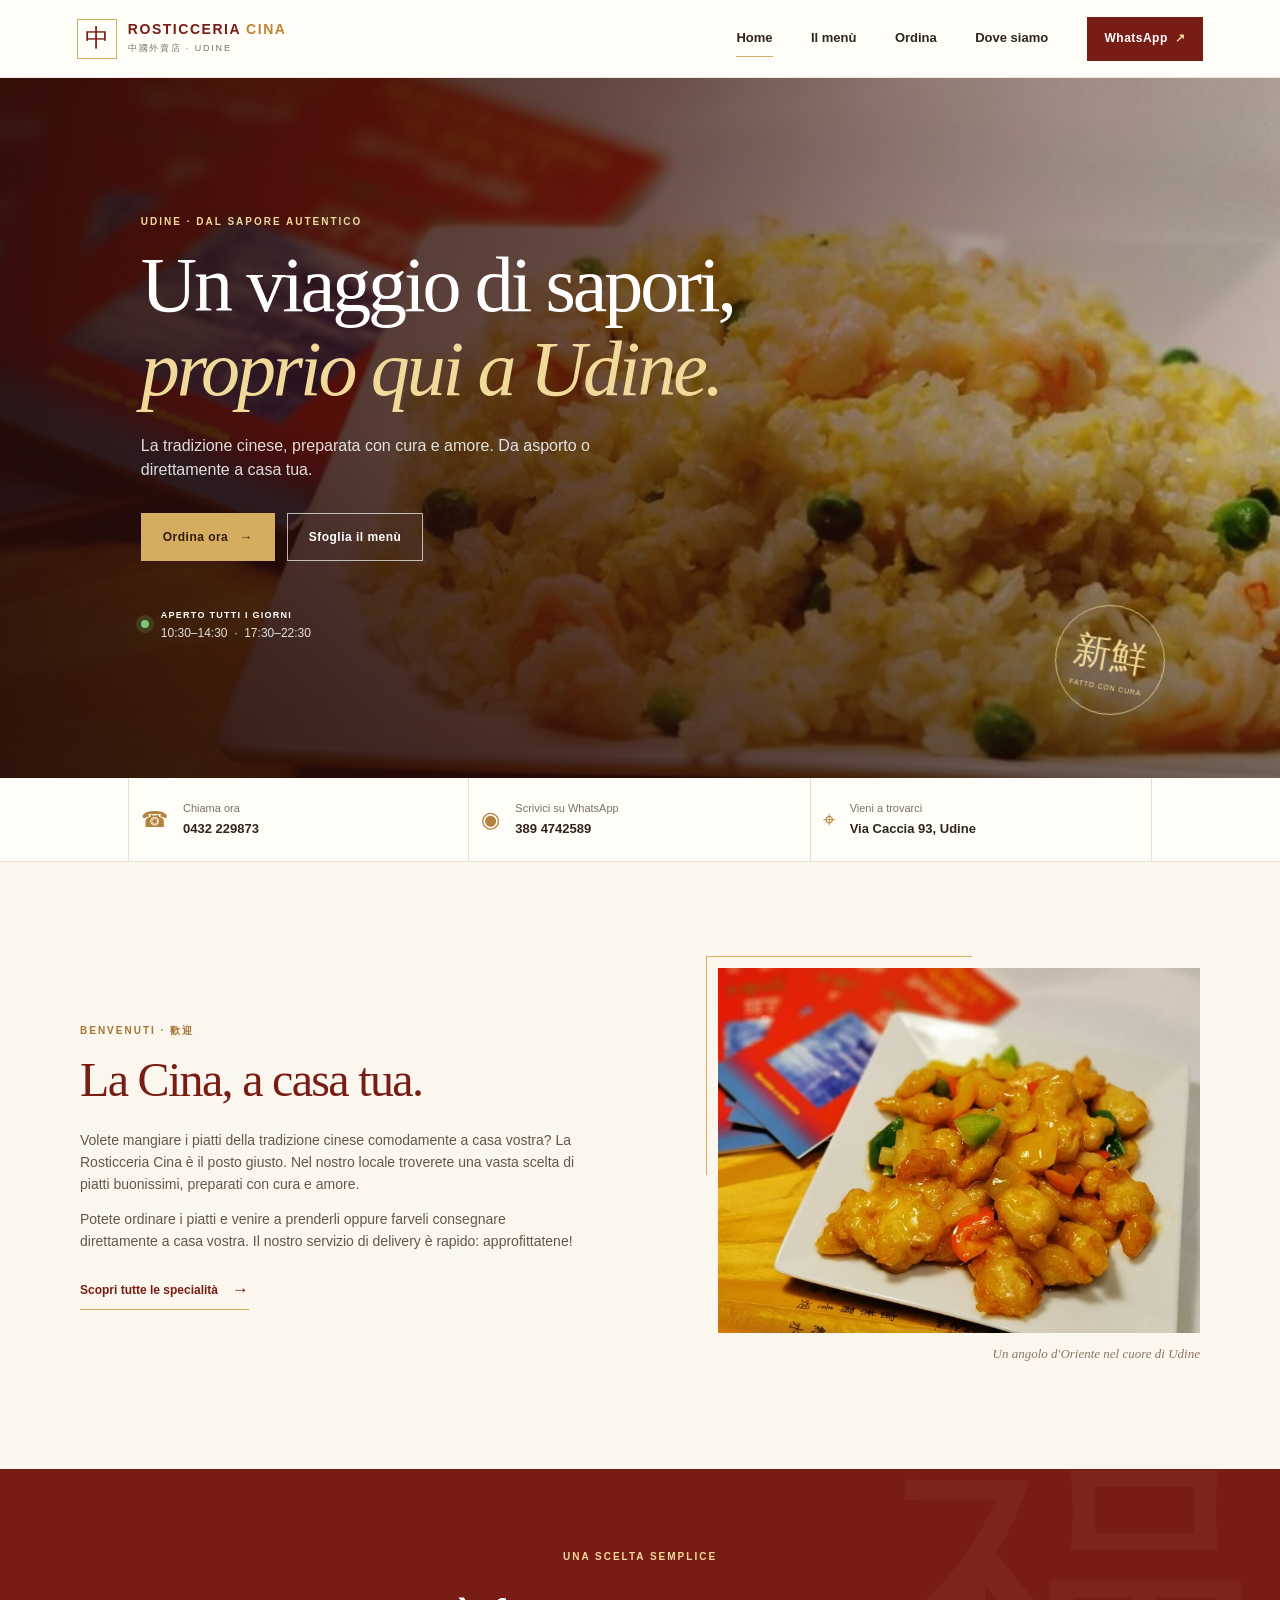
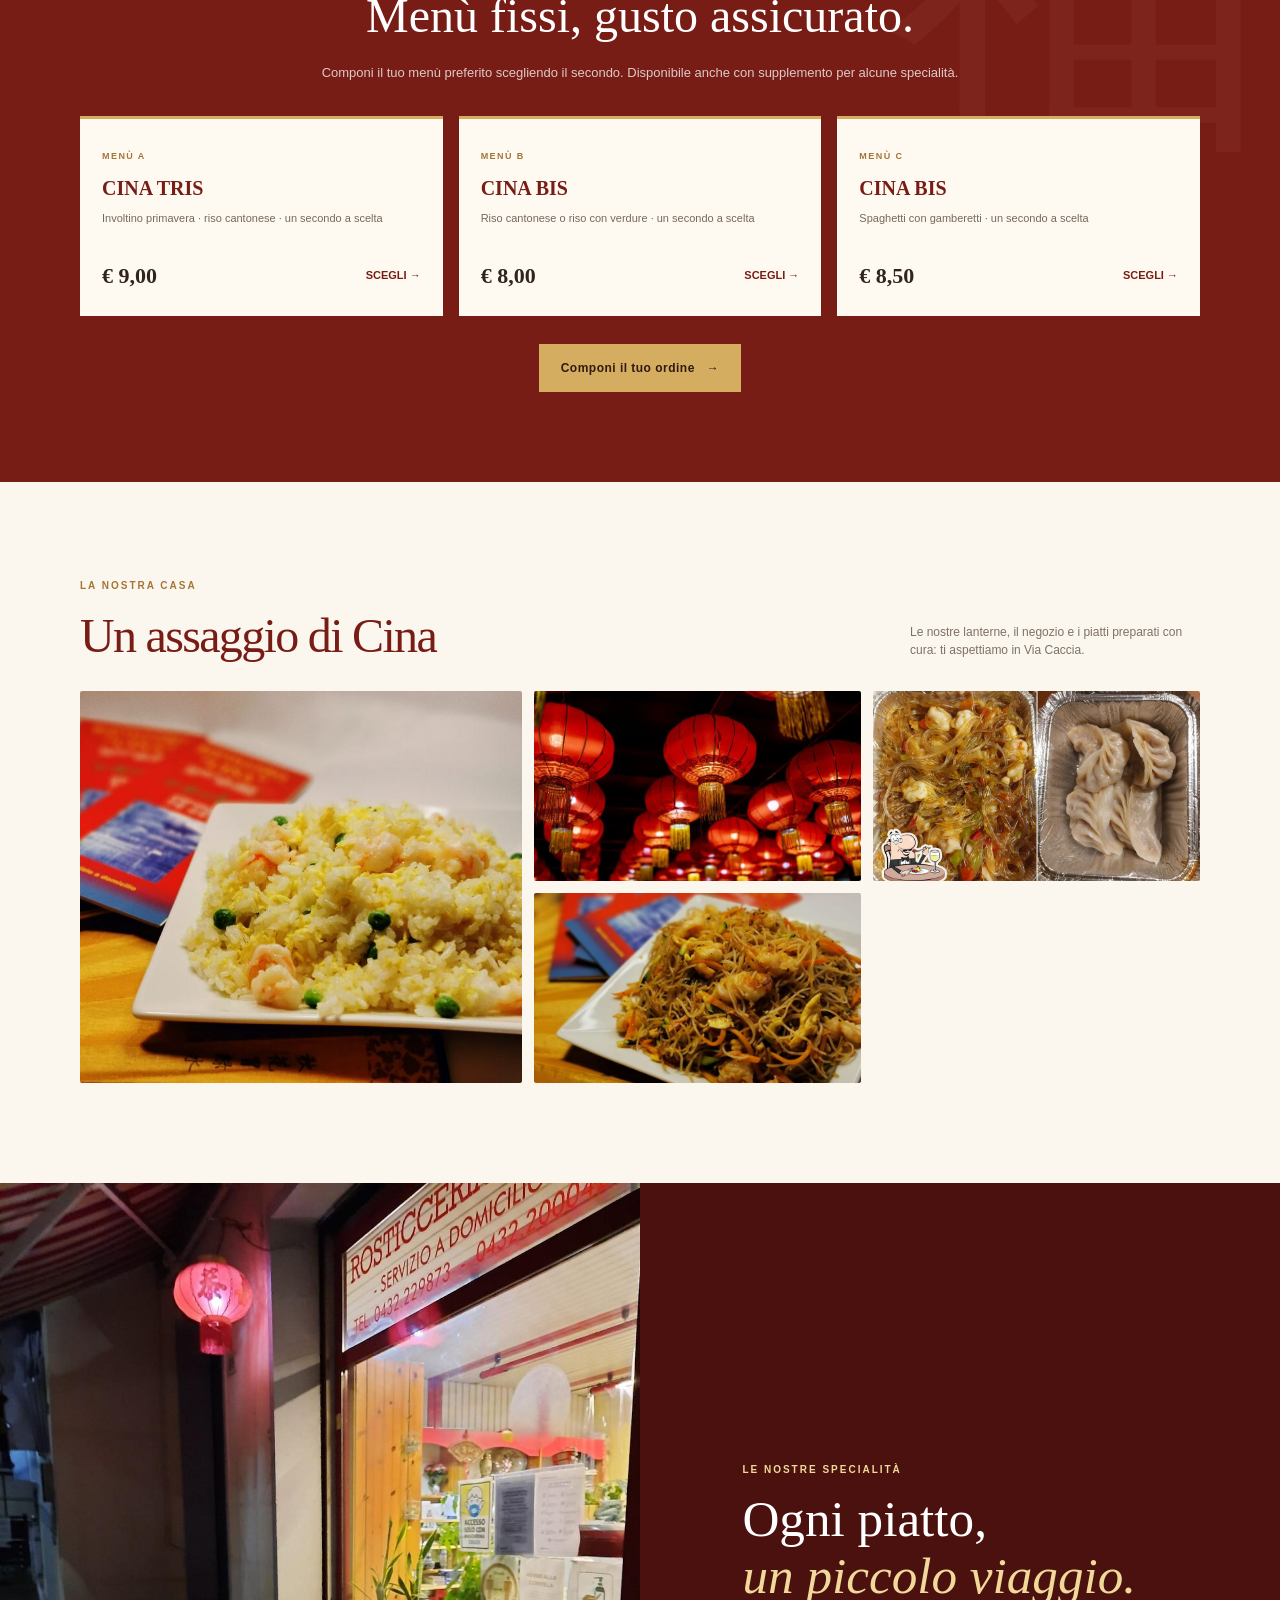
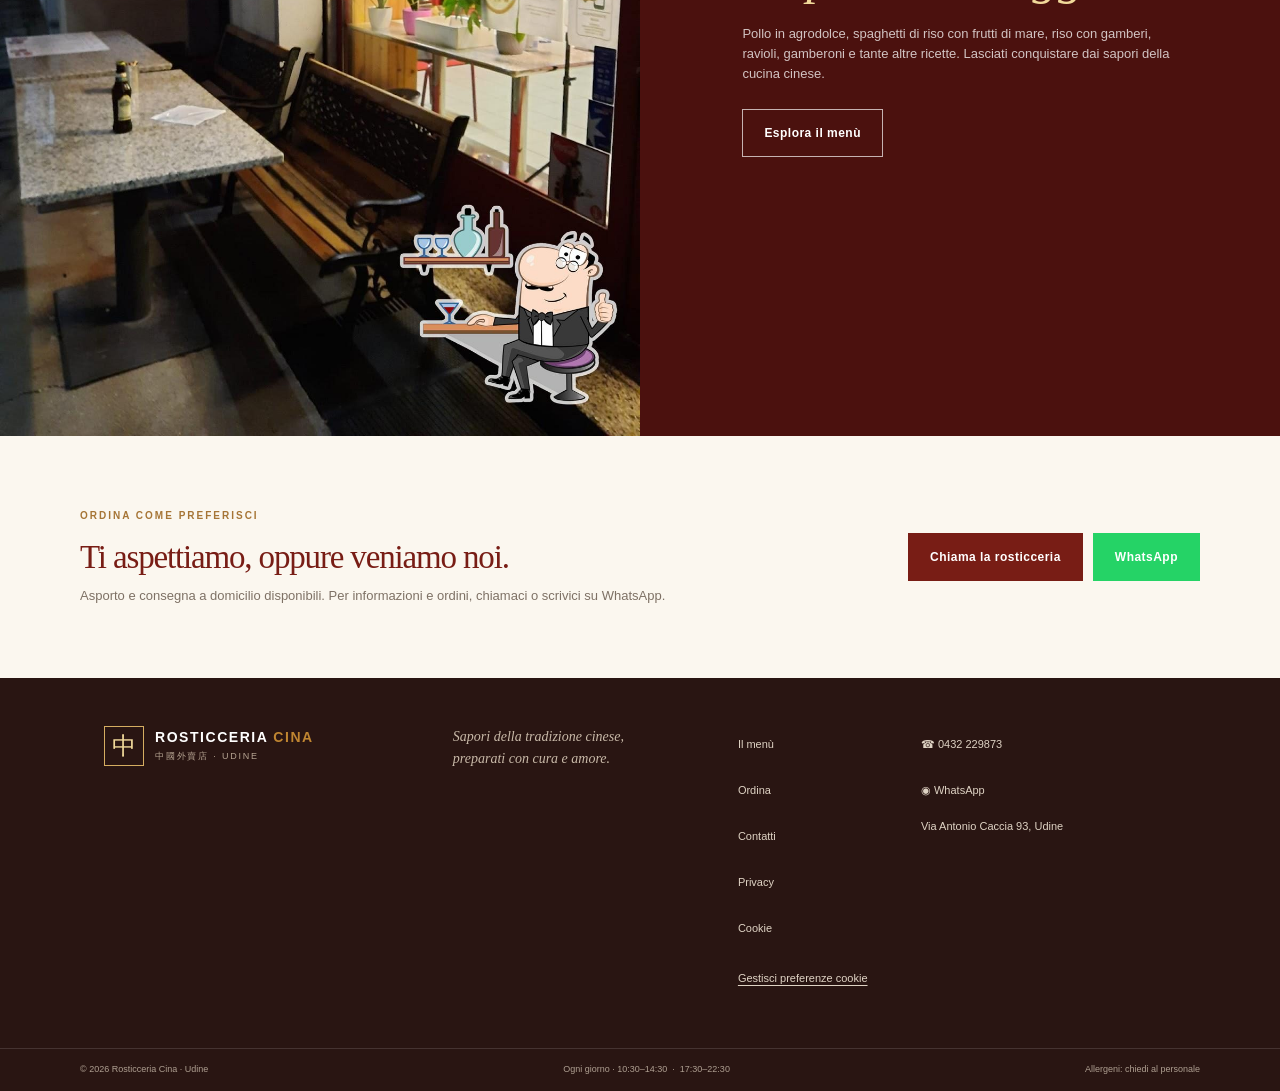
==== commit 301e3278: "Add privacy controls and publish audit documentation" ====
--- a/index.html
+++ b/index.html
@@ -9,9 +9,6 @@
   <meta property="og:description" content="Sapori cinesi, asporto e consegna in Via Caccia 93, Udine. Ordina comodamente su WhatsApp.">
   <meta property="og:type" content="restaurant">
   <title>Rosticceria Cina · Cucina cinese a Udine</title>
-  <link rel="preconnect" href="https://fonts.googleapis.com">
-  <link rel="preconnect" href="https://fonts.gstatic.com" crossorigin>
-  <link href="https://fonts.googleapis.com/css2?family=DM+Sans:wght@400;500;600;700&family=Playfair+Display:ital,wght@0,500;0,600;0,700;1,500;1,600&display=swap" rel="stylesheet">
   <link rel="stylesheet" href="styles.css">
   <script type="application/ld+json">
   {"@context":"https://schema.org","@type":"Restaurant","name":"Rosticceria per asporto CINA","alternateName":"中國外賣店","servesCuisine":"Cucina cinese","telephone":"+390432229873","address":{"@type":"PostalAddress","streetAddress":"Via Antonio Caccia 93","addressLocality":"Udine","postalCode":"33100","addressCountry":"IT"},"openingHoursSpecification":[{"@type":"OpeningHoursSpecification","dayOfWeek":["Monday","Tuesday","Wednesday","Thursday","Friday","Saturday","Sunday"],"opens":"10:30","closes":"14:30"},{"@type":"OpeningHoursSpecification","dayOfWeek":["Monday","Tuesday","Wednesday","Thursday","Friday","Saturday","Sunday"],"opens":"17:30","closes":"22:30"}],"priceRange":"€","hasMenu":"./#menu"}
@@ -42,10 +39,18 @@
       <section class="visit-band section-wrap"><div><p class="eyebrow">ORDINA COME PREFERISCI</p><h2>Ti aspettiamo, oppure veniamo noi.</h2><p>Asporto e consegna a domicilio disponibili. Per informazioni e ordini, chiamaci o scrivici su WhatsApp.</p></div><div class="visit-actions"><a class="button button-red" href="tel:+390432229873">Chiama la rosticceria</a><a class="button button-whatsapp" href="https://wa.me/393894742589" target="_blank" rel="noopener">WhatsApp</a></div></section>
     </section>
     <section class="page" id="menu" aria-labelledby="menu-title"><div class="page-hero"><p class="eyebrow light">SAPORI PER OGNI GUSTO</p><h1 id="menu-title">Il nostro <i>menù</i></h1><p>Lasciati ispirare. Cerca il tuo piatto preferito o sfoglia le categorie.</p></div><div class="menu-shell"><div class="menu-sticky"><div class="menu-tabs" id="menu-tabs" role="tablist" aria-label="Categorie del menù"></div><label class="searchbox"><span aria-hidden="true">⌕</span><input type="search" id="menu-search" placeholder="Cerca un piatto…" aria-label="Cerca un piatto"><kbd>Ctrl/⌘ K</kbd></label><p class="menu-search-status" id="menu-search-status" aria-live="polite"></p></div><div class="menu-content" id="menu-content"></div><div class="legal-notes"><h2>Informazioni importanti</h2><ul><li>* I prodotti contrassegnati possono essere congelati e/o surgelati.</li><li>Dove è scritto “gamberetti” si intendono code di mazzancolle, appartenenti alla famiglia dei gamberetti.</li><li>I totani appartengono alla famiglia dei calamari.</li><li>Per informazioni su allergeni e ingredienti (crostacei, molluschi, soia, glutine, frutta a guscio, uova e altri), chiedere al personale prima di ordinare.</li></ul></div></div></section>
-    <section class="page" id="ordina" aria-labelledby="order-title"><div class="page-hero order-hero"><p class="eyebrow light">IL TUO ORDINE, IN POCHI TOCCHI</p><h1 id="order-title">Ordina <i>qui</i></h1><p>Aggiungi i piatti al carrello e inviaci l'ordine su WhatsApp.</p></div><div class="order-layout"><div class="order-main"><div class="order-search"><label class="searchbox"><span aria-hidden="true">⌕</span><input type="search" id="order-search" placeholder="Cerca nel menù…" aria-label="Cerca piatto per ordinare"></label></div><div id="order-content"></div><div class="order-legal legal-notes"><h2>Informazioni importanti</h2><ul><li>* I prodotti contrassegnati possono essere congelati e/o surgelati.</li><li>Dove è scritto “gamberetti” si intendono code di mazzancolle, appartenenti alla famiglia dei gamberetti.</li><li>I totani appartengono alla famiglia dei calamari.</li><li>Per informazioni su allergeni e ingredienti, chiedere al personale.</li></ul></div></div><aside class="cart-panel" id="cart-panel" aria-label="Riepilogo ordine"><div class="cart-head"><div><p class="eyebrow">IL TUO ORDINE</p><h2>Riepilogo</h2></div><button class="cart-close" aria-label="Chiudi riepilogo">×</button></div><div class="cart-scroll" id="cart-items"><p class="cart-empty">Il carrello è ancora vuoto.<br><span>Aggiungi qualcosa di buono!</span></p></div><div class="cart-fields"><label for="customer-name">Nome <span>(facoltativo)</span><input type="text" id="customer-name" autocomplete="name" placeholder="Come ti chiami?"></label><label for="customer-notes">Note <span>(facoltative)</span><textarea id="customer-notes" rows="2" placeholder="Es. senza glutammato, poco piccante…"></textarea></label></div><div class="cart-total"><span>Totale</span><strong id="cart-total">€ 0,00</strong></div><button class="button button-whatsapp send-order" id="send-order" disabled>◉ &nbsp; Invia ordine tramite WhatsApp</button><p class="cart-footnote">Si aprirà WhatsApp con il tuo ordine pronto da inviare.</p></aside></div><button class="mobile-cart-bar" id="mobile-cart-bar" aria-label="Apri il riepilogo dell'ordine"><span><strong id="mobile-items-count">0 articoli</strong><small>Apri riepilogo</small></span><b id="mobile-total">€ 0,00</b></button><div class="cart-overlay" id="cart-overlay"></div></section>
-    <section class="page" id="contatti" aria-labelledby="contacts-title"><div class="page-hero"><p class="eyebrow light">DOVE TROVARCI</p><h1 id="contacts-title">Passa a <i>trovarci</i></h1><p>Siamo in Via Caccia 93, a Udine. Aperto tutti i giorni, a pranzo e a cena.</p></div><div class="contact-layout section-wrap"><div class="contact-info"><p class="eyebrow">ROSTICCERIA PER ASPORTO</p><h2>Rosticceria Cina</h2><p class="chinese-line">中國外賣店</p><div class="contact-detail"><span>⌖</span><div><b>Indirizzo</b><p>Via Antonio Caccia, 93<br>33100 Udine (UD), Italia</p></div></div><div class="contact-detail"><span>◷</span><div><b>Orari</b><p>Tutti i giorni<br>10:30–14:30 · 17:30–22:30</p></div></div><div class="contact-detail"><span>☎</span><div><b>Telefono</b><a href="tel:+390432229873">0432 229873</a></div></div><div class="contact-detail"><span>◉</span><div><b>WhatsApp</b><a href="https://wa.me/393894742589" target="_blank" rel="noopener">389 4742589</a></div></div><div class="contact-actions"><a class="button button-red" href="https://www.google.com/maps/dir/?api=1&destination=Via+Antonio+Caccia+93%2C+Udine%2C+Italy" target="_blank" rel="noopener">Indicazioni stradali ↗</a><a class="button button-outline-red" href="tel:+390432229873">Chiama</a></div></div><div class="map-frame"><iframe title="Mappa: Rosticceria Cina, Via Antonio Caccia 93, Udine" src="https://maps.google.com/maps?q=Via%20Antonio%20Caccia%2093%2C%20Udine%2C%20Italy&t=&z=15&ie=UTF8&iwloc=&output=embed" loading="lazy" referrerpolicy="no-referrer-when-downgrade"></iframe></div></div><div class="service-strip"><div>♨ <span><b>Preparato con cura</b><small>Specialità cinesi</small></span></div><div>⌂ <span><b>Consegna a domicilio</b><small>Portiamo noi il gusto</small></span></div><div>✦ <span><b>Take away</b><small>Ordina e ritira</small></span></div></div></section>
+    <section class="page" id="ordina" aria-labelledby="order-title"><div class="page-hero order-hero"><p class="eyebrow light">IL TUO ORDINE, IN POCHI TOCCHI</p><h1 id="order-title">Ordina <i>qui</i></h1><p>Aggiungi i piatti al carrello e inviaci l'ordine su WhatsApp.</p></div><div class="order-layout"><div class="order-main"><div class="order-search"><label class="searchbox"><span aria-hidden="true">⌕</span><input type="search" id="order-search" placeholder="Cerca nel menù…" aria-label="Cerca piatto per ordinare"></label></div><div id="order-content"></div><div class="order-legal legal-notes"><h2>Informazioni importanti</h2><ul><li>* I prodotti contrassegnati possono essere congelati e/o surgelati.</li><li>Dove è scritto “gamberetti” si intendono code di mazzancolle, appartenenti alla famiglia dei gamberetti.</li><li>I totani appartengono alla famiglia dei calamari.</li><li>Per informazioni su allergeni e ingredienti, chiedere al personale.</li></ul></div></div><aside class="cart-panel" id="cart-panel" aria-label="Riepilogo ordine"><div class="cart-head"><div><p class="eyebrow">IL TUO ORDINE</p><h2>Riepilogo</h2></div><button class="cart-close" aria-label="Chiudi riepilogo">×</button></div><div class="cart-scroll" id="cart-items"><p class="cart-empty">Il carrello è ancora vuoto.<br><span>Aggiungi qualcosa di buono!</span></p></div><div class="cart-fields"><p class="order-privacy-note">Nome e note restano temporanei in questa scheda. Se apri WhatsApp, il messaggio precompilato (compresi gli eventuali dati inseriti) viene trasmesso a WhatsApp; invialo solo se lo desideri. Evita di inserire dati sensibili. <a href="privacy.html">Informativa privacy</a>.</p><label for="customer-name">Nome <span>(facoltativo)</span><input type="text" id="customer-name" autocomplete="name" placeholder="Come ti chiami?"></label><label for="customer-notes">Note <span>(facoltative)</span><textarea id="customer-notes" rows="2" placeholder="Es. senza glutammato, poco piccante…"></textarea></label></div><div class="cart-total"><span>Totale</span><strong id="cart-total">€ 0,00</strong></div><button class="button button-whatsapp send-order" id="send-order" disabled>◉ &nbsp; Invia ordine tramite WhatsApp</button><p class="cart-footnote">Si aprirà WhatsApp con il tuo ordine pronto da inviare.</p></aside></div><button class="mobile-cart-bar" id="mobile-cart-bar" aria-label="Apri il riepilogo dell'ordine"><span><strong id="mobile-items-count">0 articoli</strong><small>Apri riepilogo</small></span><b id="mobile-total">€ 0,00</b></button><div class="cart-overlay" id="cart-overlay"></div></section>
+    <section class="page" id="contatti" aria-labelledby="contacts-title"><div class="page-hero"><p class="eyebrow light">DOVE TROVARCI</p><h1 id="contacts-title">Passa a <i>trovarci</i></h1><p>Siamo in Via Caccia 93, a Udine. Aperto tutti i giorni, a pranzo e a cena.</p></div><div class="contact-layout section-wrap"><div class="contact-info"><p class="eyebrow">ROSTICCERIA PER ASPORTO</p><h2>Rosticceria Cina</h2><p class="chinese-line">中國外賣店</p><div class="contact-detail"><span>⌖</span><div><b>Indirizzo</b><p>Via Antonio Caccia, 93<br>33100 Udine (UD), Italia</p></div></div><div class="contact-detail"><span>◷</span><div><b>Orari</b><p>Tutti i giorni<br>10:30–14:30 · 17:30–22:30</p></div></div><div class="contact-detail"><span>☎</span><div><b>Telefono</b><a href="tel:+390432229873">0432 229873</a></div></div><div class="contact-detail"><span>◉</span><div><b>WhatsApp</b><a href="https://wa.me/393894742589" target="_blank" rel="noopener">389 4742589</a></div></div><div class="contact-actions"><a class="button button-red" href="https://www.google.com/maps/dir/?api=1&destination=Via+Antonio+Caccia+93%2C+Udine%2C+Italy" target="_blank" rel="noopener">Indicazioni stradali ↗</a><a class="button button-outline-red" href="tel:+390432229873">Chiama</a></div></div><div class="map-frame map-consent" id="map-consent" aria-labelledby="map-title"><h2 id="map-title">Mappa interattiva</h2><p>La mappa è fornita da Google Maps. Se scegli di caricarla, Google riceverà dati tecnici come l’indirizzo IP e potrà impostare strumenti propri. Il caricamento è bloccato fino alla tua scelta. Consulta la <a href="privacy.html">Privacy Policy</a> e la <a href="cookie.html">Cookie Policy</a>.</p><div class="map-actions"><button class="button button-outline-red" id="load-map" type="button">Consenti e carica la mappa</button><button class="button button-outline-red" id="reject-map" type="button">Rifiuta e continua senza mappa</button><a class="button button-outline-red" href="https://www.google.com/maps/dir/?api=1&amp;destination=Via+Antonio+Caccia+93%2C+Udine%2C+Italy" target="_blank" rel="noopener noreferrer">Apri indicazioni su Google Maps</a></div></div></div><div class="service-strip"><div>♨ <span><b>Preparato con cura</b><small>Specialità cinesi</small></span></div><div>⌂ <span><b>Consegna a domicilio</b><small>Portiamo noi il gusto</small></span></div><div>✦ <span><b>Take away</b><small>Ordina e ritira</small></span></div></div></section>
   </main>
-  <footer class="site-footer"><div class="footer-main"><a class="brand footer-brand" href="#home"><span class="brand-mark" aria-hidden="true">中</span><span><strong>ROSTICCERIA <em>CINA</em></strong><small>中國外賣店 · UDINE</small></span></a><p>Sapori della tradizione cinese,<br>preparati con cura e amore.</p><div class="footer-links"><a href="#menu">Il menù</a><a href="#ordina">Ordina</a><a href="#contatti">Contatti</a></div><div class="footer-contact"><a href="tel:+390432229873">☎ 0432 229873</a><a href="https://wa.me/393894742589" target="_blank" rel="noopener">◉ WhatsApp</a><span>Via Antonio Caccia 93, Udine</span></div></div><div class="footer-bottom"><span>© <span id="year"></span> Rosticceria Cina · Udine</span><span>Ogni giorno · 10:30–14:30 &nbsp;·&nbsp; 17:30–22:30</span><span>Allergeni: chiedi al personale</span></div></footer>
+  <footer class="site-footer"><div class="footer-main"><a class="brand footer-brand" href="#home"><span class="brand-mark" aria-hidden="true">中</span><span><strong>ROSTICCERIA <em>CINA</em></strong><small>中國外賣店 · UDINE</small></span></a><p>Sapori della tradizione cinese,<br>preparati con cura e amore.</p><div class="footer-links"><a href="#menu">Il menù</a><a href="#ordina">Ordina</a><a href="#contatti">Contatti</a><a href="privacy.html">Privacy</a><a href="cookie.html">Cookie</a><button class="footer-preferences" id="manage-privacy" type="button">Gestisci preferenze cookie</button></div><div class="footer-contact"><a href="tel:+390432229873">☎ 0432 229873</a><a href="https://wa.me/393894742589" target="_blank" rel="noopener">◉ WhatsApp</a><span>Via Antonio Caccia 93, Udine</span></div></div><div class="footer-bottom"><span>© <span id="year"></span> Rosticceria Cina · Udine</span><span>Ogni giorno · 10:30–14:30 &nbsp;·&nbsp; 17:30–22:30</span><span>Allergeni: chiedi al personale</span></div></footer>
+  <dialog class="privacy-dialog" id="privacy-preferences" aria-labelledby="privacy-dialog-title">
+    <form id="privacy-preferences-form" method="dialog">
+      <h2 id="privacy-dialog-title">Preferenze privacy</h2>
+      <p>Il sito utilizza solo memoria locale per ricordare questa preferenza. Puoi consentire il caricamento della mappa Google oppure rifiutare: il resto del sito resta disponibile. Puoi modificare o revocare la scelta in qualsiasi momento. <a href="cookie.html">Dettagli nella Cookie Policy</a>.</p>
+      <label class="consent-option"><input type="checkbox" id="consent-google-maps"> Consenti il caricamento della mappa Google (facoltativo)</label>
+      <div class="map-actions"><button class="button button-red" type="submit">Salva preferenze</button><button class="button button-outline-red" id="revoke-google-maps" type="button">Rifiuta e revoca il consenso</button><button class="button button-outline-red" id="close-privacy-dialog" type="button">Chiudi</button></div>
+    </form>
+  </dialog>
   <script src="menu-fallback-inline.js" defer></script>
   <script src="app.js" defer></script>
 </body></html>
--- a/styles.css
+++ b/styles.css
@@ -1,4 +1,4 @@
-@import url('https://fonts.googleapis.com/css2?family=Noto+Serif+SC:wght@500;600&display=swap');
+
 :root{--red:#781d15;--red-dark:#4b110e;--red-bright:#a32c20;--gold:#d5ad61;--gold-light:#f1d99a;--cream:#fbf7ef;--paper:#fffdf8;--ink:#30241d;--muted:#7e7165;--line:#eadfce;--green:#25d366;--serif:'Playfair Display',Georgia,serif;--sans:'DM Sans',Arial,sans-serif;--header:78px}*{box-sizing:border-box}html{scroll-behavior:smooth;scroll-padding-top:calc(var(--header) + 16px)}body{margin:0;background:var(--cream);color:var(--ink);font-family:var(--sans);font-size:16px;line-height:1.55;-webkit-font-smoothing:antialiased}h1,h2,h3{ text-wrap:balance;overflow-wrap:break-word}p{ text-wrap:pretty;overflow-wrap:break-word}a{color:inherit;text-decoration:none}button,input,textarea{font:inherit}button{cursor:pointer}img{display:block;max-width:100%}.skip-link{position:absolute;left:-9999px;top:8px;background:#fff;padding:12px;z-index:1000}.skip-link:focus{left:8px}.site-header{position:sticky;z-index:30;top:0;height:var(--header);display:flex;align-items:center;justify-content:space-between;padding:0 clamp(20px,6vw,92px);background:rgba(255,253,248,.97);border-bottom:1px solid rgba(120,29,21,.1);backdrop-filter:blur(14px)}.brand{display:inline-flex;align-items:center;gap:11px}.brand-mark{width:40px;height:40px;border:1px solid var(--gold);color:var(--red);display:grid;place-items:center;font-family:'Noto Serif SC',serif;font-size:24px}.brand strong{display:block;font-size:14px;letter-spacing:.11em;line-height:1.25;color:var(--red)}.brand strong em{font-style:normal;color:#bf8531}.brand small{display:block;font-size:9px;letter-spacing:.2em;color:var(--muted);margin-top:3px}.main-nav{display:flex;gap:clamp(18px,3vw,42px);align-items:center;font-size:13px;font-weight:600}.main-nav>a:not(.nav-wa){padding:10px 0;position:relative}.main-nav>a:not(.nav-wa):after{content:'';height:1px;background:var(--gold);position:absolute;bottom:4px;left:0;width:0;transition:width .2s}.main-nav>a:hover:after,.main-nav>a.active:after{width:100%}.nav-wa{padding:11px 18px;background:var(--red);color:white;font-size:12px;letter-spacing:.04em}.nav-wa span{color:var(--gold-light);padding-left:7px}.nav-toggle{display:none;border:0;background:transparent;padding:8px}.nav-toggle span{width:24px;height:2px;background:var(--red);display:block;margin:5px}.page{display:none;min-height:70vh}.page.active{display:block;animation:reveal .35s ease}@keyframes reveal{from{opacity:.4;transform:translateY(6px)}to{opacity:1;transform:translateY(0)}}.hero{height:min(700px,calc(100vh - var(--header)));min-height:570px;position:relative;color:white;display:flex;align-items:center;overflow:hidden;background:var(--red-dark)}.hero-image,.hero-shade{position:absolute;inset:0}.hero-image{background-image:url('photo/unnamed%20(2).jpg');background-size:cover;background-position:center 45%;transform:scale(1.015)}.hero-shade{background:linear-gradient(90deg,rgba(37,12,9,.9),rgba(47,13,8,.68) 46%,rgba(48,17,12,.12)),linear-gradient(0deg,rgba(20,9,5,.48),transparent 50%)}.hero-content{position:relative;z-index:1;width:min(720px,75vw);margin-left:clamp(24px,11vw,170px);padding:60px 0}.eyebrow{margin:0 0 14px;color:#a67536;font-size:10px;font-weight:700;letter-spacing:.2em}.eyebrow.light{color:var(--gold-light)}h1,h2,h3,p{margin-top:0}.hero h1,.page-hero h1{font-family:var(--serif);font-size:clamp(43px,6.5vw,78px);font-weight:500;letter-spacing:-.04em;line-height:1.08;margin:0 0 22px}.hero h1 i,.page-hero h1 i,.specialty-copy h2 i{color:var(--gold-light);font-weight:500}.hero-intro{color:rgba(255,255,255,.85);max-width:460px;font-size:16px}.hero-actions{display:flex;gap:12px;margin-top:30px}.button{min-height:48px;padding:13px 21px;display:inline-flex;align-items:center;justify-content:center;gap:12px;border:1px solid transparent;font-size:12px;font-weight:700;letter-spacing:.04em;transition:transform .2s,background .2s,color .2s}.button:hover{transform:translateY(-2px)}.button-gold{background:var(--gold);color:#301a0e}.button-gold:hover{background:var(--gold-light)}.button-outline{border-color:rgba(255,255,255,.68);color:white}.button-outline:hover{background:white;color:var(--red)}.button-red{background:var(--red);color:white}.button-outline-red{border-color:var(--red);color:var(--red)}.button-whatsapp{background:var(--green);color:white;border-color:var(--green)}.button-whatsapp:hover{background:#1fbd5b}.hero-hours{display:flex;align-items:center;gap:12px;margin-top:44px;font-size:12px;color:rgba(255,255,255,.85)}.hero-hours b{font-size:9px;letter-spacing:.14em;color:white}.open-dot{width:8px;height:8px;border-radius:50%;background:#79ca78;box-shadow:0 0 0 5px rgba(121,202,120,.17)}.hero-stamp{position:absolute;right:9%;bottom:9%;width:110px;height:110px;border:1px solid rgba(241,217,154,.8);border-radius:50%;display:flex;flex-direction:column;align-items:center;justify-content:center;color:var(--gold-light);transform:rotate(10deg)}.hero-stamp span{font-family:'Noto Serif SC',serif;font-size:37px}.hero-stamp small{font-size:7px;letter-spacing:.12em}.quick-contact{display:grid;grid-template-columns:repeat(3,1fr);padding:0 clamp(25px,10vw,145px);background:var(--paper);border-bottom:1px solid var(--line)}.quick-contact>a{display:flex;align-items:center;gap:15px;padding:22px 12px;border-right:1px solid var(--line);font-size:11px;color:var(--muted)}.quick-contact>a:first-child{border-left:1px solid var(--line)}.quick-contact strong{display:block;color:var(--ink);font-size:13px;margin-top:2px}.quick-icon{font-family:var(--serif);font-size:22px;color:#b3833e}.section-wrap{width:min(1120px,calc(100% - 48px));margin-inline:auto}.intro{padding-top:106px;padding-bottom:105px;display:grid;grid-template-columns:1fr .9fr;gap:clamp(38px,8vw,110px);align-items:center}.intro h2,.section-heading h2,.visit-band h2,.contact-info h2{font-family:var(--serif);font-weight:500;font-size:clamp(32px,4vw,48px);line-height:1.17;letter-spacing:-.035em;color:var(--red);margin:0 0 22px}.intro-copy p:not(.eyebrow){color:#63564d;font-size:14px;max-width:500px}.text-link{display:inline-flex;gap:14px;align-items:center;margin-top:10px;color:var(--red);font-size:12px;font-weight:700;border-bottom:1px solid var(--gold);padding-bottom:6px}.text-link span{font-size:17px}.intro-photo{margin:0;position:relative}.intro-photo:before{content:'';position:absolute;z-index:0;top:-12px;left:-12px;width:55%;height:55%;border-top:1px solid var(--gold);border-left:1px solid var(--gold)}.intro-photo img{position:relative;z-index:1;width:100%;height:365px;object-fit:cover}.intro-photo figcaption{font-family:var(--serif);font-style:italic;color:#8b7661;font-size:13px;text-align:right;margin-top:11px}.fixed-promo{padding:80px 0 90px;text-align:center;background:var(--red);color:white;position:relative;overflow:hidden}.fixed-promo:before{content:'福';font-family:'Noto Serif SC',serif;position:absolute;right:1%;top:-80px;font-size:380px;line-height:1;color:rgba(255,255,255,.035)}.fixed-promo h2,.gallery-section h2{font-family:var(--serif);font-weight:500;font-size:clamp(34px,4vw,48px);margin:0 0 10px}.fixed-promo>div>p:not(.eyebrow){color:rgba(255,255,255,.76);font-size:13px}.promo-cards{display:grid;grid-template-columns:repeat(3,1fr);gap:16px;margin:33px 0 28px;text-align:left;position:relative}.promo-card{background:#fffaf1;color:var(--ink);padding:23px 22px;border-top:3px solid var(--gold)}.promo-card .promo-kicker{font-size:9px;letter-spacing:.16em;color:#a57438;font-weight:700}.promo-card h3{font-family:var(--serif);font-size:20px;color:var(--red);margin:6px 0}.promo-card p{font-size:11px;color:#76685b;min-height:34px;margin-bottom:15px}.promo-card strong{font-family:var(--serif);font-size:22px}.promo-card a{float:right;color:var(--red);font-size:11px;font-weight:700;margin-top:8px}.gallery-section{padding-top:96px;padding-bottom:100px}.section-heading{display:flex;justify-content:space-between;align-items:end;margin-bottom:27px}.section-heading h2{margin-bottom:0}.section-heading>p{width:290px;color:var(--muted);font-size:12px;margin-bottom:4px}.photo-grid{display:grid;grid-template-columns:1.15fr .85fr .85fr;grid-template-rows:190px 190px;gap:12px}.photo-grid figure{margin:0;overflow:hidden;background:#eee}.photo-grid img{width:100%;height:100%;object-fit:cover;transition:transform .5s}.photo-grid figure:hover img{transform:scale(1.04)}.photo-grid .photo-large{grid-row:span 2}.specialties{display:grid;grid-template-columns:1fr 1fr;background:var(--red-dark);color:white;min-height:440px}.specialty-image{display:block;width:100%;height:100%;min-height:380px;object-fit:cover}.specialty-copy{padding:70px clamp(35px,8vw,120px);align-self:center}@media(max-width:600px){.specialty-image{height:260px;min-height:260px}}.specialty-copy h2{font-family:var(--serif);font-size:clamp(36px,4vw,52px);font-weight:500;line-height:1.1;margin-bottom:20px}.specialty-copy p:not(.eyebrow){font-size:13px;color:rgba(255,255,255,.75);max-width:440px;margin-bottom:25px}.visit-band{padding-top:72px;padding-bottom:72px;display:flex;align-items:center;justify-content:space-between;gap:30px}.visit-band h2{font-size:33px;margin-bottom:10px}.visit-band p:not(.eyebrow){max-width:600px;font-size:13px;color:var(--muted);margin:0}.visit-actions{display:flex;gap:10px;flex-shrink:0}.page-hero{padding:80px 24px 75px;background:linear-gradient(125deg,#621812,#8e271b);color:white;text-align:center;position:relative;overflow:hidden}.page-hero:after{content:'中';font-family:'Noto Serif SC',serif;position:absolute;right:8%;top:-40px;color:rgba(255,255,255,.04);font-size:245px}.page-hero h1{font-size:clamp(43px,5.5vw,66px);margin-bottom:12px;position:relative;z-index:1}.page-hero>p:last-child{color:rgba(255,255,255,.76);font-size:13px;margin:0;position:relative;z-index:1}.menu-shell{max-width:1080px;margin:0 auto;padding:0 24px 80px}.menu-sticky{position:sticky;top:var(--header);z-index:15;background:var(--cream);padding:17px 0 15px;border-bottom:1px solid var(--line)}.menu-tabs{display:flex;gap:8px;overflow-x:auto;scrollbar-width:none;padding-bottom:12px}.menu-tabs::-webkit-scrollbar{display:none}.menu-tab{white-space:nowrap;border:1px solid var(--line);padding:8px 14px;background:var(--paper);color:#67584c;font-size:11px;font-weight:600}.menu-tab.active,.menu-tab:hover{background:var(--red);border-color:var(--red);color:white}.searchbox{display:flex;align-items:center;gap:10px;height:43px;padding:0 13px;border:1px solid var(--line);background:white;color:#8f7d6b}.searchbox>span{font-size:24px;line-height:1}.searchbox input{width:100%;border:0;outline:0;background:transparent;color:var(--ink);font-size:12px}.searchbox kbd{font-size:9px;color:#a99b8b;border:1px solid var(--line);padding:3px 5px;white-space:nowrap}.menu-content{padding-top:20px}.menu-category{padding:36px 0 5px;scroll-margin-top:150px}.category-heading{display:flex;align-items:baseline;gap:12px;border-bottom:1px solid var(--gold);padding-bottom:11px;margin-bottom:8px}.category-heading h2{font-family:var(--serif);font-weight:500;color:var(--red);font-size:29px;margin:0}.category-heading span{font-size:10px;color:#9c8c7b}.dish-list{display:grid;grid-template-columns:1fr 1fr;column-gap:40px}.dish-card{display:flex;align-items:flex-start;justify-content:space-between;gap:15px;padding:14px 1px;border-bottom:1px solid #eae2d6;min-height:64px}.dish-copy{display:flex;gap:11px;min-width:0}.dish-number{font-size:10px;color:#a67c43;min-width:24px;padding-top:3px;font-weight:700}.dish-name{font-family:var(--serif);font-size:15px;line-height:1.3}.dish-meta{font-size:10px;color:#968777;margin-top:4px}.frozen{color:#ad803c}.dish-side{text-align:right;white-space:nowrap}.dish-price{font-family:var(--serif);font-size:15px;color:var(--red);font-weight:600}.add-order{display:block;border:0;background:transparent;padding:3px 0;color:#97703a;font-size:9px;font-weight:700;text-decoration:underline;text-underline-offset:3px}.empty-search{text-align:center;padding:45px;color:var(--muted)}.fixed-menu-section{margin-top:24px;padding:20px;background:#f2e8d7}.fixed-menu-section .category-heading{margin-bottom:16px}.fixed-menu-card{background:var(--paper);padding:14px 17px;margin:9px 0;display:flex;align-items:center;justify-content:space-between;gap:20px}.fixed-menu-card h3{font-family:var(--serif);font-size:16px;color:var(--red);margin:0 0 4px}.fixed-menu-card p{font-size:10px;color:var(--muted);margin:0}.fixed-menu-card strong{font-family:var(--serif);color:var(--red);white-space:nowrap}.legal-notes{background:#f4ecdf;padding:22px 25px;margin-top:40px}.legal-notes h2{font-family:var(--serif);font-weight:500;font-size:19px;color:var(--red);margin:0 0 9px}.legal-notes ul{margin:0;padding-left:18px;color:#706355;font-size:11px}.legal-notes li{padding:3px 0}.order-hero{padding-bottom:65px}.order-layout{max-width:1180px;margin:0 auto;padding:35px 24px 100px;display:grid;grid-template-columns:minmax(0,1fr) 340px;gap:38px;align-items:start}.order-search{margin-bottom:15px}.order-search .searchbox{height:46px}.order-category{padding:22px 0 4px;scroll-margin-top:100px}.order-category h2{font-family:var(--serif);font-size:25px;color:var(--red);font-weight:500;border-bottom:1px solid var(--gold);padding-bottom:9px;margin:0 0 6px}.order-row{display:flex;align-items:center;justify-content:space-between;gap:10px;padding:10px 10px;border-bottom:1px solid #e9e0d4;transition:background .15s}.order-row.selected{background:#f5e7cb}.order-row .dish-name{font-size:14px}.order-row .dish-side{display:flex;align-items:center;gap:12px}.order-row .dish-price{font-size:14px;min-width:48px}.quantity{display:flex;align-items:center;gap:7px}.quantity button{width:44px;height:44px;border:1px solid #cfb887;background:var(--paper);color:var(--red);font-size:17px;line-height:1}.quantity button:hover{background:var(--red);color:white}.quantity output{min-width:14px;text-align:center;font-size:12px;font-weight:700}.cart-panel{align-self:start;position:sticky;top:calc(var(--header) + 18px);background:var(--paper);border:1px solid var(--line);box-shadow:0 8px 25px rgba(64,42,22,.07);padding:21px;max-height:calc(100vh - var(--header) - 35px);display:flex;flex-direction:column}.cart-head{display:flex;justify-content:space-between;align-items:center;border-bottom:1px solid var(--line);padding-bottom:13px}.cart-head .eyebrow{margin:0 0 2px;font-size:8px}.cart-head h2{font-family:var(--serif);font-weight:500;color:var(--red);margin:0;font-size:24px}.cart-close{display:none}.cart-scroll{overflow:auto;flex:1;min-height:100px;max-height:300px}.cart-empty{text-align:center;padding:28px 5px;color:#827467;font-size:13px}.cart-empty span{font-size:11px;color:#ab9a88}.cart-line{display:grid;grid-template-columns:1fr auto;gap:5px 12px;padding:11px 0;border-bottom:1px solid #eee6da;font-size:11px}.cart-line b{font-weight:600}.cart-line small{grid-column:1;color:#958575;font-size:9px}.cart-line strong{grid-column:2;grid-row:1/3;color:var(--red);font-family:var(--serif);align-self:center}.cart-line button{grid-column:1;color:var(--red);font-size:9px;border:0;background:transparent;text-align:left;padding:2px 0}.cart-fields{display:grid;gap:11px;padding:15px 0}.cart-fields label{font-size:10px;font-weight:700;color:#695b4f}.cart-fields label span{font-weight:400;color:#a59687}.cart-fields input,.cart-fields textarea{display:block;width:100%;border:1px solid var(--line);background:white;padding:9px;margin-top:5px;font-size:11px;resize:vertical}.cart-total{display:flex;justify-content:space-between;border-top:1px solid var(--line);padding:14px 0;color:#615349;font-size:12px}.cart-total strong{font-family:var(--serif);color:var(--red);font-size:20px}.send-order{width:100%;min-height:48px;font-size:11px}.send-order:disabled{opacity:.45;cursor:not-allowed;transform:none}.cart-footnote{text-align:center;color:#9c8c7c;font-size:9px;margin:9px 0 0}.mobile-cart-bar,.cart-overlay{display:none}.fixed-menu-order{padding:17px 16px;background:#f3eadb;margin:11px 0;min-width:0}.fixed-card-top,.order-row .dish-copy{min-width:0}.order-row .dish-copy>div{min-width:0}.order-row .dish-name,.cart-line b{overflow-wrap:anywhere}.cart-scroll,.menu-tabs{overscroll-behavior:contain}.dish-price,.cart-total strong,.mobile-cart-bar>b{font-variant-numeric:tabular-nums}.fixed-menu-order h3{font-family:var(--serif);font-size:18px;color:var(--red);margin:0 0 2px}.fixed-menu-order>p{font-size:10px;color:#85766a;margin:0 0 11px}.fixed-menu-order .dish-side{display:flex;align-items:center;gap:12px}.fixed-menu-order .dish-price{font-size:16px}.fixed-options{display:grid;grid-template-columns:1fr 1fr;gap:8px;margin-top:10px}.fixed-options label{font-size:10px;color:#66594e}.fixed-options select{width:100%;margin-top:4px;border:1px solid #dfd1bc;padding:8px;background:white;font-size:11px}.fixed-summary{font-size:10px!important;color:#8a6332!important;margin-top:9px!important}.fixed-options .select-second{grid-column:1/-1}.fixed-add{margin-top:12px;background:var(--red);color:#fff;border:0;padding:9px 12px;font-size:10px;font-weight:700}.fixed-add:disabled{opacity:.5;cursor:not-allowed}.fixed-count{display:none}.contact-layout{padding-top:70px;padding-bottom:75px;display:grid;grid-template-columns:.76fr 1.24fr;gap:65px;align-items:center}.contact-info h2{margin-bottom:0}.chinese-line{font-family:'Noto Serif SC',serif;color:#b38443;font-size:17px;margin:4px 0 29px}.contact-detail{display:flex;gap:14px;margin:17px 0}.contact-detail>span{font-size:19px;color:#b3833e;width:24px}.contact-detail b{font-size:11px;color:#57483d}.contact-detail p,.contact-detail a{font-size:12px;color:#74665a;margin:3px 0 0}.contact-detail a{text-decoration:underline;text-decoration-color:#d5ad61;text-underline-offset:3px}.contact-actions{display:flex;gap:9px;margin-top:27px}.map-frame{height:420px;border:7px solid #fff;box-shadow:0 12px 35px rgba(63,42,23,.12)}.map-frame iframe{width:100%;height:100%;border:0;filter:saturate(.75)}.service-strip{background:#f1e8db;display:flex;justify-content:center;gap:clamp(35px,10vw,130px);padding:24px}.service-strip>div{display:flex;align-items:center;gap:13px;font-family:var(--serif);font-size:22px;color:#a97b39}.service-strip span{display:flex;flex-direction:column;color:var(--ink)}.service-strip b{font-family:var(--sans);font-size:11px}.service-strip small{font-family:var(--sans);font-size:10px;color:#897968}.site-footer{background:#291512;color:#fff}.footer-main{max-width:1120px;margin:auto;padding:48px 24px;display:grid;grid-template-columns:1.25fr 1fr .6fr 1fr;gap:30px;align-items:start}.footer-brand .brand-mark{color:var(--gold-light)}.footer-brand strong{color:white}.footer-brand small{color:#b5a391}.footer-main>p{font-family:var(--serif);font-style:italic;color:#c8b9a8;font-size:14px}.footer-links,.footer-contact{display:flex;flex-direction:column;gap:10px;font-size:11px;color:#dfd3c4}.footer-contact a:hover,.footer-links a:hover{color:var(--gold-light)}.footer-bottom{border-top:1px solid rgba(255,255,255,.13);display:flex;justify-content:space-between;gap:15px;padding:14px max(24px,calc((100% - 1120px)/2));font-size:9px;color:#ae9f91}
 @media(min-width:1400px){.hero{height:690px}}
 @media(max-width:800px){:root{--header:68px}.site-header{padding:0 20px}.nav-toggle{display:block}.main-nav{display:none;pointer-events:none;position:absolute;top:var(--header);left:0;right:0;background:#fffdf8;flex-direction:column;align-items:stretch;gap:0;padding:8px 22px 18px;border-bottom:1px solid var(--line);box-shadow:0 12px 20px #24120812}.main-nav.open{display:flex;pointer-events:auto}.main-nav>a:not(.nav-wa){padding:12px 0;border-bottom:1px solid #f1e8dc}.nav-wa{margin-top:12px;text-align:center}.hero{height:640px;min-height:0}.hero-content{width:85vw;margin-left:7vw}.hero-stamp{width:83px;height:83px;right:5%;bottom:8%}.hero-stamp span{font-size:28px}.hero-stamp small{font-size:6px}.quick-contact{padding:0 18px}.quick-contact>a{padding:17px 10px;gap:9px}.quick-contact>a:last-child{border-right:0}.quick-contact>a>span:last-child{font-size:9px}.quick-contact strong{font-size:11px}.quick-icon{font-size:19px}.intro{padding-top:75px;padding-bottom:75px;gap:32px}.intro-photo img{height:300px}.promo-cards{gap:10px}.promo-card{padding:17px 14px}.promo-card h3{font-size:17px}.photo-grid{grid-template-rows:150px 150px}.specialty-copy{padding:45px 35px}.visit-band{padding-top:55px;padding-bottom:55px}.order-layout{grid-template-columns:minmax(0,1fr) 310px;gap:20px;padding-inline:18px}.cart-panel{padding:16px}.contact-layout{gap:35px}.map-frame{height:360px}.footer-main{grid-template-columns:1fr 1fr;row-gap:25px}.footer-bottom{padding-inline:24px}}
@@ -31,4 +31,8 @@
 .site-header a:focus-visible{outline-offset:5px}.main-nav>a{min-height:44px;display:inline-flex;align-items:center}.main-nav>.nav-wa{min-height:44px}.quick-contact>a{min-height:64px}.footer-links a,.footer-contact a{min-height:36px;display:flex;align-items:center}
 .menu-search-status{min-height:1.5em;color:var(--muted);font-size:12px;margin:8px 0 0}.quantity output{font-variant-numeric:tabular-nums}.hero-stamp{pointer-events:none}
 .mobile-cart-bar,.cart-panel,.cart-overlay{overscroll-behavior:contain}
+body[style*="overflow: hidden"]{overflow:hidden!important}
+.map-consent{height:auto;min-height:320px;padding:clamp(22px,4vw,44px);display:flex;flex-direction:column;justify-content:center;gap:12px;background:#fffdf8;color:var(--ink)}.map-frame.map-consent{border:7px solid #fff;box-shadow:0 12px 35px rgba(63,42,23,.12)}.map-consent button{background:transparent}.map-consent h2{font-family:var(--serif);font-size:clamp(23px,3vw,32px);font-weight:500;color:var(--red);margin:0}.map-consent p{font-size:14px;color:#62554b;margin:0;max-width:62ch}.map-consent a:not(.button){text-decoration:underline;text-underline-offset:3px}.map-actions{display:flex;flex-wrap:wrap;gap:10px;margin-top:8px}.map-actions .button{min-height:44px}.privacy-dialog{width:min(560px,calc(100% - 32px));max-height:min(90vh,720px);padding:clamp(20px,4vw,34px);border:1px solid var(--line);background:var(--paper);color:var(--ink);box-shadow:0 20px 70px #24120845}.privacy-dialog::backdrop{background:#24100899}.privacy-dialog h2{font-family:var(--serif);font-weight:500;color:var(--red)}.privacy-dialog p{font-size:14px;color:#62554b}.privacy-dialog a{text-decoration:underline;text-underline-offset:3px}.privacy-dialog .consent-option{display:flex;align-items:flex-start;gap:10px;margin:20px 0;font-size:14px}.privacy-dialog input{width:20px;height:20px;flex:none;accent-color:var(--red)}.footer-preferences{min-height:44px;padding:0;border:0;background:transparent;color:inherit;text-align:left;font:inherit;text-decoration:underline;text-underline-offset:3px;cursor:pointer}.footer-preferences:focus-visible{outline:3px solid var(--gold-light);outline-offset:3px}.order-privacy-note{font-size:10px;color:#695b4f;margin:0}.order-privacy-note a{text-decoration:underline;text-underline-offset:2px}
+@media(max-width:600px){.map-consent{min-height:320px;padding:20px}.map-actions{align-items:stretch;flex-direction:column}.map-actions .button{width:100%}.privacy-dialog{padding:20px}.privacy-dialog .map-actions{flex-direction:column}}
+.legal-page{width:min(860px,calc(100% - 40px));margin:0 auto;padding:42px 0 80px;color:var(--ink)}.legal-page>.button{margin-bottom:30px}.legal-page h1{font-family:var(--serif);font-size:clamp(38px,6vw,56px);font-weight:500;color:var(--red);line-height:1.12}.legal-page h2{font-family:var(--serif);font-weight:500;color:var(--red);font-size:25px;margin:34px 0 10px}.legal-page p,.legal-page li{max-width:78ch;color:#51463d;font-size:15px}.legal-page a:not(.button){text-decoration:underline;text-underline-offset:3px}.legal-page table{width:100%;border-collapse:collapse;display:block;overflow-x:auto;background:var(--paper);font-size:13px}.legal-page th,.legal-page td{padding:12px;border:1px solid var(--line);text-align:left;vertical-align:top;min-width:130px}.legal-page th{background:#f1e8db;color:var(--red)}.legal-page code{overflow-wrap:anywhere}.legal-warning{padding:16px;background:#f2e8d7;border-left:4px solid var(--gold)}body:has(.legal-page){background:var(--cream)}
 @media(prefers-reduced-motion:reduce){*,*:before,*:after{scroll-behavior:auto!important;animation-duration:.01ms!important;animation-iteration-count:1!important;transition-duration:.01ms!important}.motion-ready .reveal-up:not(.is-visible){opacity:1;transform:none}.hero-image{animation:none;transform:none}}
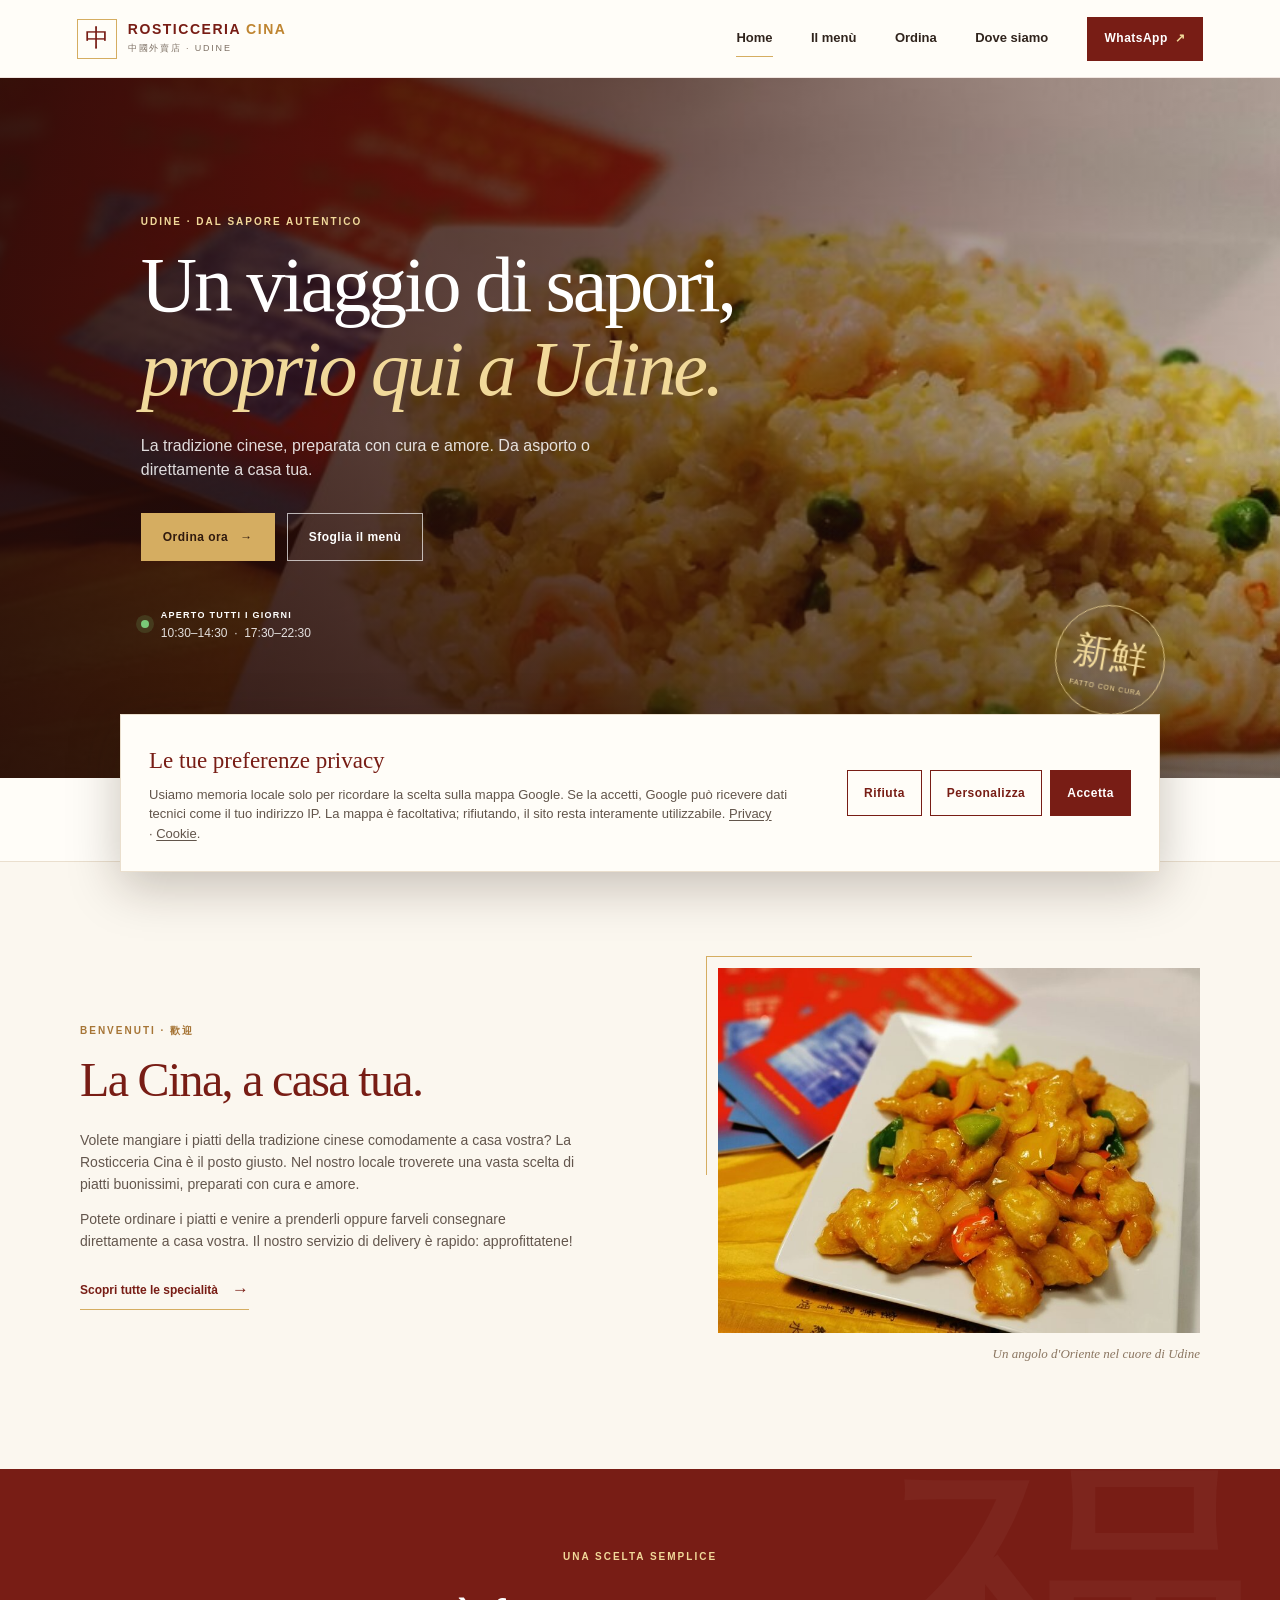
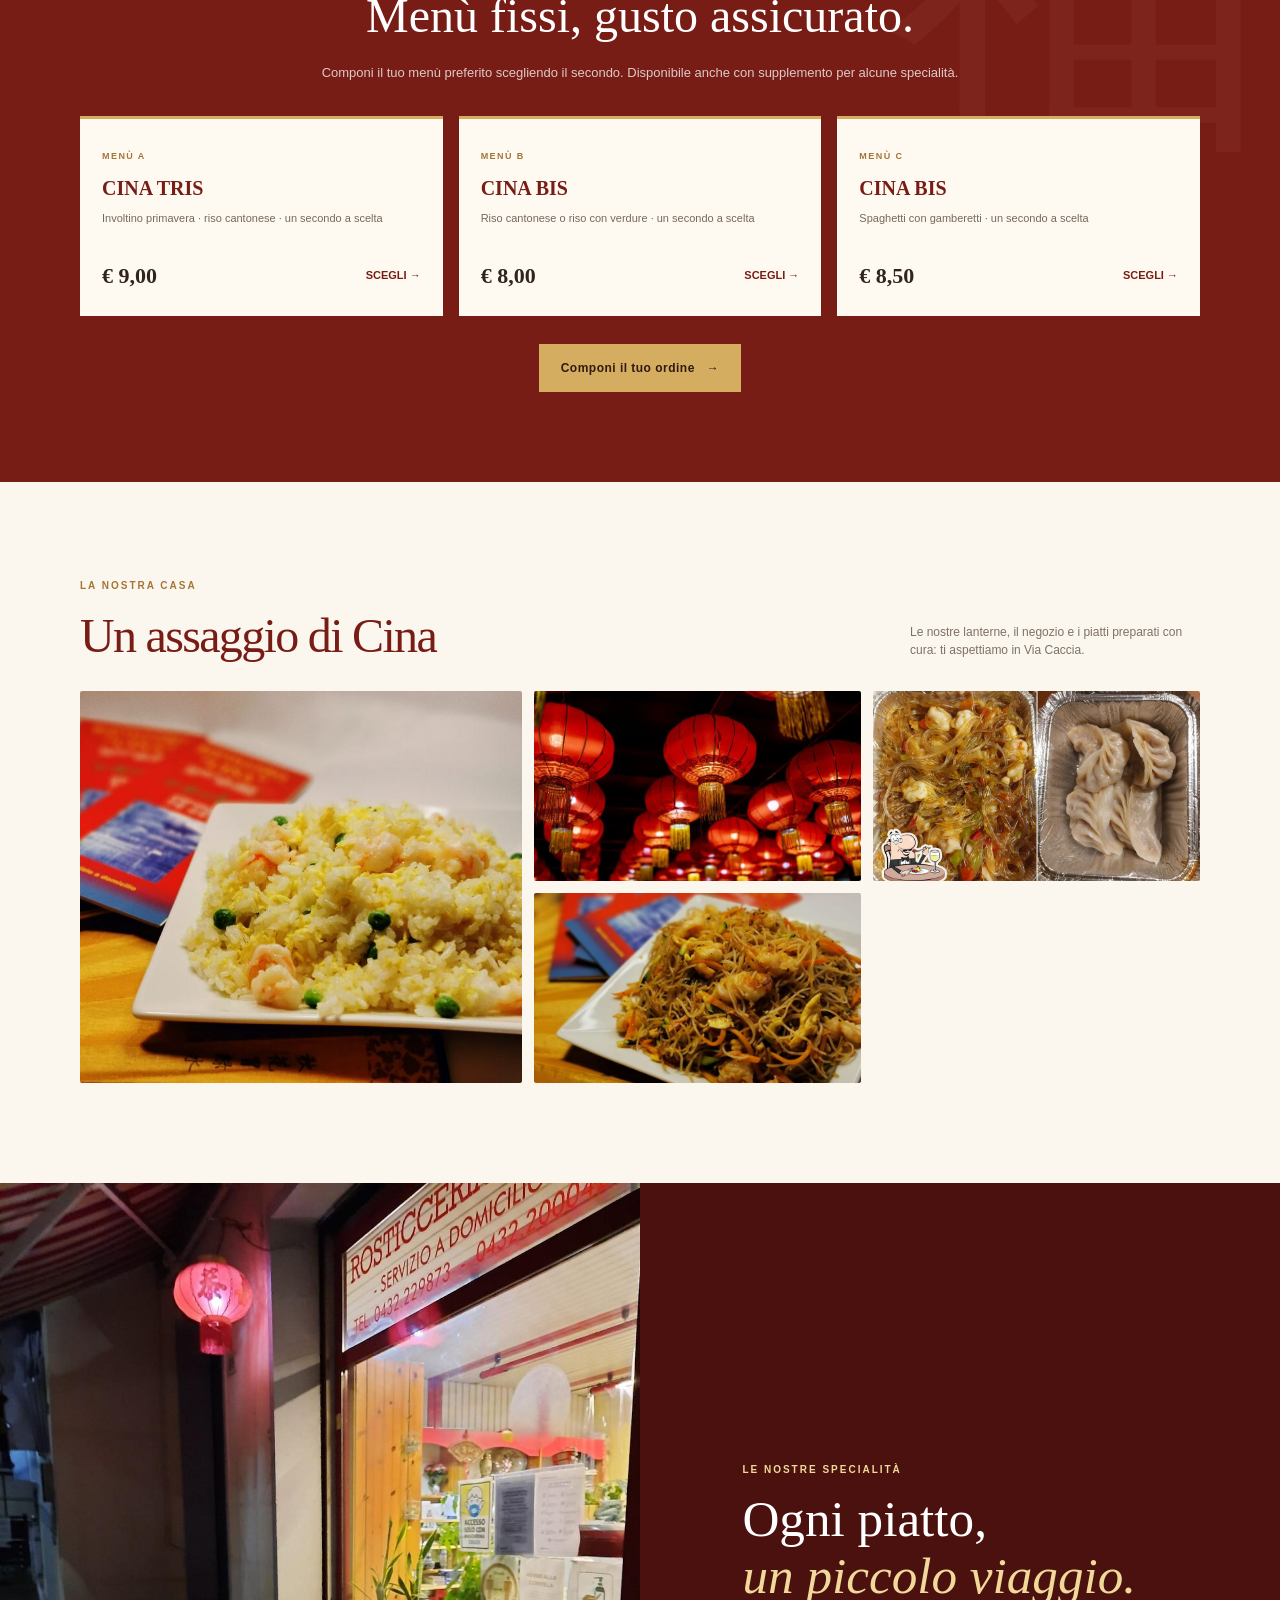
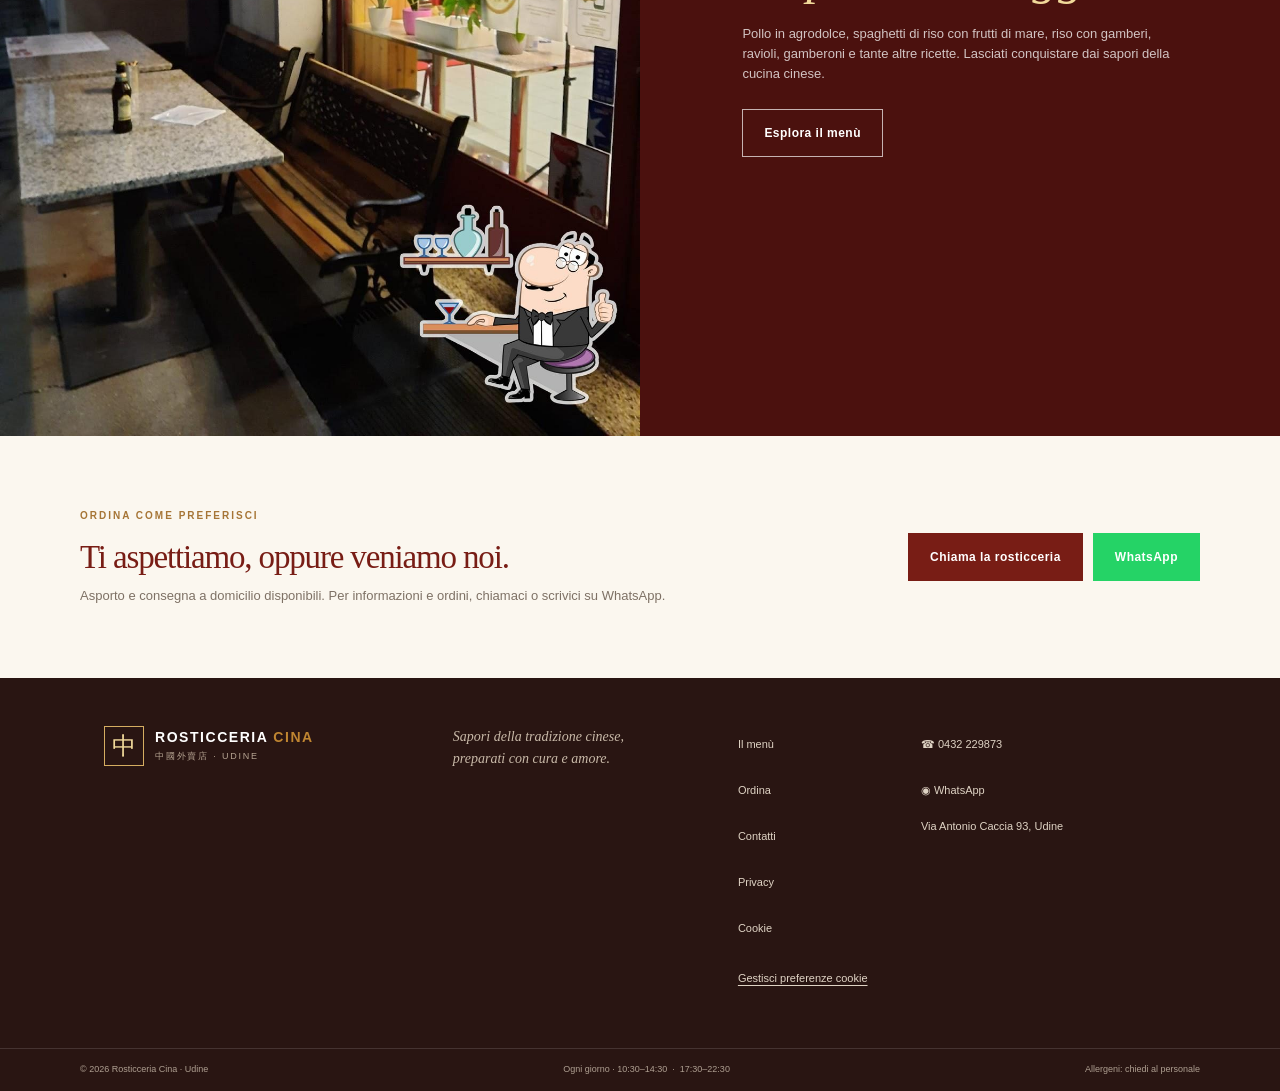
==== commit fbd97ed0: "Show first-visit consent choices and smooth mobile menus" ====
--- a/index.html
+++ b/index.html
@@ -43,6 +43,17 @@
     <section class="page" id="contatti" aria-labelledby="contacts-title"><div class="page-hero"><p class="eyebrow light">DOVE TROVARCI</p><h1 id="contacts-title">Passa a <i>trovarci</i></h1><p>Siamo in Via Caccia 93, a Udine. Aperto tutti i giorni, a pranzo e a cena.</p></div><div class="contact-layout section-wrap"><div class="contact-info"><p class="eyebrow">ROSTICCERIA PER ASPORTO</p><h2>Rosticceria Cina</h2><p class="chinese-line">中國外賣店</p><div class="contact-detail"><span>⌖</span><div><b>Indirizzo</b><p>Via Antonio Caccia, 93<br>33100 Udine (UD), Italia</p></div></div><div class="contact-detail"><span>◷</span><div><b>Orari</b><p>Tutti i giorni<br>10:30–14:30 · 17:30–22:30</p></div></div><div class="contact-detail"><span>☎</span><div><b>Telefono</b><a href="tel:+390432229873">0432 229873</a></div></div><div class="contact-detail"><span>◉</span><div><b>WhatsApp</b><a href="https://wa.me/393894742589" target="_blank" rel="noopener">389 4742589</a></div></div><div class="contact-actions"><a class="button button-red" href="https://www.google.com/maps/dir/?api=1&destination=Via+Antonio+Caccia+93%2C+Udine%2C+Italy" target="_blank" rel="noopener">Indicazioni stradali ↗</a><a class="button button-outline-red" href="tel:+390432229873">Chiama</a></div></div><div class="map-frame map-consent" id="map-consent" aria-labelledby="map-title"><h2 id="map-title">Mappa interattiva</h2><p>La mappa è fornita da Google Maps. Se scegli di caricarla, Google riceverà dati tecnici come l’indirizzo IP e potrà impostare strumenti propri. Il caricamento è bloccato fino alla tua scelta. Consulta la <a href="privacy.html">Privacy Policy</a> e la <a href="cookie.html">Cookie Policy</a>.</p><div class="map-actions"><button class="button button-outline-red" id="load-map" type="button">Consenti e carica la mappa</button><button class="button button-outline-red" id="reject-map" type="button">Rifiuta e continua senza mappa</button><a class="button button-outline-red" href="https://www.google.com/maps/dir/?api=1&amp;destination=Via+Antonio+Caccia+93%2C+Udine%2C+Italy" target="_blank" rel="noopener noreferrer">Apri indicazioni su Google Maps</a></div></div></div><div class="service-strip"><div>♨ <span><b>Preparato con cura</b><small>Specialità cinesi</small></span></div><div>⌂ <span><b>Consegna a domicilio</b><small>Portiamo noi il gusto</small></span></div><div>✦ <span><b>Take away</b><small>Ordina e ritira</small></span></div></div></section>
   </main>
   <footer class="site-footer"><div class="footer-main"><a class="brand footer-brand" href="#home"><span class="brand-mark" aria-hidden="true">中</span><span><strong>ROSTICCERIA <em>CINA</em></strong><small>中國外賣店 · UDINE</small></span></a><p>Sapori della tradizione cinese,<br>preparati con cura e amore.</p><div class="footer-links"><a href="#menu">Il menù</a><a href="#ordina">Ordina</a><a href="#contatti">Contatti</a><a href="privacy.html">Privacy</a><a href="cookie.html">Cookie</a><button class="footer-preferences" id="manage-privacy" type="button">Gestisci preferenze cookie</button></div><div class="footer-contact"><a href="tel:+390432229873">☎ 0432 229873</a><a href="https://wa.me/393894742589" target="_blank" rel="noopener">◉ WhatsApp</a><span>Via Antonio Caccia 93, Udine</span></div></div><div class="footer-bottom"><span>© <span id="year"></span> Rosticceria Cina · Udine</span><span>Ogni giorno · 10:30–14:30 &nbsp;·&nbsp; 17:30–22:30</span><span>Allergeni: chiedi al personale</span></div></footer>
+  <section class="consent-banner" id="consent-banner" aria-labelledby="consent-banner-title" hidden>
+    <div class="consent-banner-copy">
+      <h2 id="consent-banner-title">Le tue preferenze privacy</h2>
+      <p>Usiamo memoria locale solo per ricordare la scelta sulla mappa Google. Se la accetti, Google può ricevere dati tecnici come il tuo indirizzo IP. La mappa è facoltativa; rifiutando, il sito resta interamente utilizzabile. <a href="privacy.html">Privacy</a> · <a href="cookie.html">Cookie</a>.</p>
+    </div>
+    <div class="consent-banner-actions" aria-label="Scelta preferenze cookie">
+      <button class="button button-outline-red" id="reject-optional-cookies" type="button">Rifiuta</button>
+      <button class="button button-outline-red" id="customize-cookies" type="button">Personalizza</button>
+      <button class="button button-red" id="accept-all-cookies" type="button">Accetta</button>
+    </div>
+  </section>
   <dialog class="privacy-dialog" id="privacy-preferences" aria-labelledby="privacy-dialog-title">
     <form id="privacy-preferences-form" method="dialog">
       <h2 id="privacy-dialog-title">Preferenze privacy</h2>
--- a/styles.css
+++ b/styles.css
@@ -1,7 +1,7 @@
 
 :root{--red:#781d15;--red-dark:#4b110e;--red-bright:#a32c20;--gold:#d5ad61;--gold-light:#f1d99a;--cream:#fbf7ef;--paper:#fffdf8;--ink:#30241d;--muted:#7e7165;--line:#eadfce;--green:#25d366;--serif:'Playfair Display',Georgia,serif;--sans:'DM Sans',Arial,sans-serif;--header:78px}*{box-sizing:border-box}html{scroll-behavior:smooth;scroll-padding-top:calc(var(--header) + 16px)}body{margin:0;background:var(--cream);color:var(--ink);font-family:var(--sans);font-size:16px;line-height:1.55;-webkit-font-smoothing:antialiased}h1,h2,h3{ text-wrap:balance;overflow-wrap:break-word}p{ text-wrap:pretty;overflow-wrap:break-word}a{color:inherit;text-decoration:none}button,input,textarea{font:inherit}button{cursor:pointer}img{display:block;max-width:100%}.skip-link{position:absolute;left:-9999px;top:8px;background:#fff;padding:12px;z-index:1000}.skip-link:focus{left:8px}.site-header{position:sticky;z-index:30;top:0;height:var(--header);display:flex;align-items:center;justify-content:space-between;padding:0 clamp(20px,6vw,92px);background:rgba(255,253,248,.97);border-bottom:1px solid rgba(120,29,21,.1);backdrop-filter:blur(14px)}.brand{display:inline-flex;align-items:center;gap:11px}.brand-mark{width:40px;height:40px;border:1px solid var(--gold);color:var(--red);display:grid;place-items:center;font-family:'Noto Serif SC',serif;font-size:24px}.brand strong{display:block;font-size:14px;letter-spacing:.11em;line-height:1.25;color:var(--red)}.brand strong em{font-style:normal;color:#bf8531}.brand small{display:block;font-size:9px;letter-spacing:.2em;color:var(--muted);margin-top:3px}.main-nav{display:flex;gap:clamp(18px,3vw,42px);align-items:center;font-size:13px;font-weight:600}.main-nav>a:not(.nav-wa){padding:10px 0;position:relative}.main-nav>a:not(.nav-wa):after{content:'';height:1px;background:var(--gold);position:absolute;bottom:4px;left:0;width:0;transition:width .2s}.main-nav>a:hover:after,.main-nav>a.active:after{width:100%}.nav-wa{padding:11px 18px;background:var(--red);color:white;font-size:12px;letter-spacing:.04em}.nav-wa span{color:var(--gold-light);padding-left:7px}.nav-toggle{display:none;border:0;background:transparent;padding:8px}.nav-toggle span{width:24px;height:2px;background:var(--red);display:block;margin:5px}.page{display:none;min-height:70vh}.page.active{display:block;animation:reveal .35s ease}@keyframes reveal{from{opacity:.4;transform:translateY(6px)}to{opacity:1;transform:translateY(0)}}.hero{height:min(700px,calc(100vh - var(--header)));min-height:570px;position:relative;color:white;display:flex;align-items:center;overflow:hidden;background:var(--red-dark)}.hero-image,.hero-shade{position:absolute;inset:0}.hero-image{background-image:url('photo/unnamed%20(2).jpg');background-size:cover;background-position:center 45%;transform:scale(1.015)}.hero-shade{background:linear-gradient(90deg,rgba(37,12,9,.9),rgba(47,13,8,.68) 46%,rgba(48,17,12,.12)),linear-gradient(0deg,rgba(20,9,5,.48),transparent 50%)}.hero-content{position:relative;z-index:1;width:min(720px,75vw);margin-left:clamp(24px,11vw,170px);padding:60px 0}.eyebrow{margin:0 0 14px;color:#a67536;font-size:10px;font-weight:700;letter-spacing:.2em}.eyebrow.light{color:var(--gold-light)}h1,h2,h3,p{margin-top:0}.hero h1,.page-hero h1{font-family:var(--serif);font-size:clamp(43px,6.5vw,78px);font-weight:500;letter-spacing:-.04em;line-height:1.08;margin:0 0 22px}.hero h1 i,.page-hero h1 i,.specialty-copy h2 i{color:var(--gold-light);font-weight:500}.hero-intro{color:rgba(255,255,255,.85);max-width:460px;font-size:16px}.hero-actions{display:flex;gap:12px;margin-top:30px}.button{min-height:48px;padding:13px 21px;display:inline-flex;align-items:center;justify-content:center;gap:12px;border:1px solid transparent;font-size:12px;font-weight:700;letter-spacing:.04em;transition:transform .2s,background .2s,color .2s}.button:hover{transform:translateY(-2px)}.button-gold{background:var(--gold);color:#301a0e}.button-gold:hover{background:var(--gold-light)}.button-outline{border-color:rgba(255,255,255,.68);color:white}.button-outline:hover{background:white;color:var(--red)}.button-red{background:var(--red);color:white}.button-outline-red{border-color:var(--red);color:var(--red)}.button-whatsapp{background:var(--green);color:white;border-color:var(--green)}.button-whatsapp:hover{background:#1fbd5b}.hero-hours{display:flex;align-items:center;gap:12px;margin-top:44px;font-size:12px;color:rgba(255,255,255,.85)}.hero-hours b{font-size:9px;letter-spacing:.14em;color:white}.open-dot{width:8px;height:8px;border-radius:50%;background:#79ca78;box-shadow:0 0 0 5px rgba(121,202,120,.17)}.hero-stamp{position:absolute;right:9%;bottom:9%;width:110px;height:110px;border:1px solid rgba(241,217,154,.8);border-radius:50%;display:flex;flex-direction:column;align-items:center;justify-content:center;color:var(--gold-light);transform:rotate(10deg)}.hero-stamp span{font-family:'Noto Serif SC',serif;font-size:37px}.hero-stamp small{font-size:7px;letter-spacing:.12em}.quick-contact{display:grid;grid-template-columns:repeat(3,1fr);padding:0 clamp(25px,10vw,145px);background:var(--paper);border-bottom:1px solid var(--line)}.quick-contact>a{display:flex;align-items:center;gap:15px;padding:22px 12px;border-right:1px solid var(--line);font-size:11px;color:var(--muted)}.quick-contact>a:first-child{border-left:1px solid var(--line)}.quick-contact strong{display:block;color:var(--ink);font-size:13px;margin-top:2px}.quick-icon{font-family:var(--serif);font-size:22px;color:#b3833e}.section-wrap{width:min(1120px,calc(100% - 48px));margin-inline:auto}.intro{padding-top:106px;padding-bottom:105px;display:grid;grid-template-columns:1fr .9fr;gap:clamp(38px,8vw,110px);align-items:center}.intro h2,.section-heading h2,.visit-band h2,.contact-info h2{font-family:var(--serif);font-weight:500;font-size:clamp(32px,4vw,48px);line-height:1.17;letter-spacing:-.035em;color:var(--red);margin:0 0 22px}.intro-copy p:not(.eyebrow){color:#63564d;font-size:14px;max-width:500px}.text-link{display:inline-flex;gap:14px;align-items:center;margin-top:10px;color:var(--red);font-size:12px;font-weight:700;border-bottom:1px solid var(--gold);padding-bottom:6px}.text-link span{font-size:17px}.intro-photo{margin:0;position:relative}.intro-photo:before{content:'';position:absolute;z-index:0;top:-12px;left:-12px;width:55%;height:55%;border-top:1px solid var(--gold);border-left:1px solid var(--gold)}.intro-photo img{position:relative;z-index:1;width:100%;height:365px;object-fit:cover}.intro-photo figcaption{font-family:var(--serif);font-style:italic;color:#8b7661;font-size:13px;text-align:right;margin-top:11px}.fixed-promo{padding:80px 0 90px;text-align:center;background:var(--red);color:white;position:relative;overflow:hidden}.fixed-promo:before{content:'福';font-family:'Noto Serif SC',serif;position:absolute;right:1%;top:-80px;font-size:380px;line-height:1;color:rgba(255,255,255,.035)}.fixed-promo h2,.gallery-section h2{font-family:var(--serif);font-weight:500;font-size:clamp(34px,4vw,48px);margin:0 0 10px}.fixed-promo>div>p:not(.eyebrow){color:rgba(255,255,255,.76);font-size:13px}.promo-cards{display:grid;grid-template-columns:repeat(3,1fr);gap:16px;margin:33px 0 28px;text-align:left;position:relative}.promo-card{background:#fffaf1;color:var(--ink);padding:23px 22px;border-top:3px solid var(--gold)}.promo-card .promo-kicker{font-size:9px;letter-spacing:.16em;color:#a57438;font-weight:700}.promo-card h3{font-family:var(--serif);font-size:20px;color:var(--red);margin:6px 0}.promo-card p{font-size:11px;color:#76685b;min-height:34px;margin-bottom:15px}.promo-card strong{font-family:var(--serif);font-size:22px}.promo-card a{float:right;color:var(--red);font-size:11px;font-weight:700;margin-top:8px}.gallery-section{padding-top:96px;padding-bottom:100px}.section-heading{display:flex;justify-content:space-between;align-items:end;margin-bottom:27px}.section-heading h2{margin-bottom:0}.section-heading>p{width:290px;color:var(--muted);font-size:12px;margin-bottom:4px}.photo-grid{display:grid;grid-template-columns:1.15fr .85fr .85fr;grid-template-rows:190px 190px;gap:12px}.photo-grid figure{margin:0;overflow:hidden;background:#eee}.photo-grid img{width:100%;height:100%;object-fit:cover;transition:transform .5s}.photo-grid figure:hover img{transform:scale(1.04)}.photo-grid .photo-large{grid-row:span 2}.specialties{display:grid;grid-template-columns:1fr 1fr;background:var(--red-dark);color:white;min-height:440px}.specialty-image{display:block;width:100%;height:100%;min-height:380px;object-fit:cover}.specialty-copy{padding:70px clamp(35px,8vw,120px);align-self:center}@media(max-width:600px){.specialty-image{height:260px;min-height:260px}}.specialty-copy h2{font-family:var(--serif);font-size:clamp(36px,4vw,52px);font-weight:500;line-height:1.1;margin-bottom:20px}.specialty-copy p:not(.eyebrow){font-size:13px;color:rgba(255,255,255,.75);max-width:440px;margin-bottom:25px}.visit-band{padding-top:72px;padding-bottom:72px;display:flex;align-items:center;justify-content:space-between;gap:30px}.visit-band h2{font-size:33px;margin-bottom:10px}.visit-band p:not(.eyebrow){max-width:600px;font-size:13px;color:var(--muted);margin:0}.visit-actions{display:flex;gap:10px;flex-shrink:0}.page-hero{padding:80px 24px 75px;background:linear-gradient(125deg,#621812,#8e271b);color:white;text-align:center;position:relative;overflow:hidden}.page-hero:after{content:'中';font-family:'Noto Serif SC',serif;position:absolute;right:8%;top:-40px;color:rgba(255,255,255,.04);font-size:245px}.page-hero h1{font-size:clamp(43px,5.5vw,66px);margin-bottom:12px;position:relative;z-index:1}.page-hero>p:last-child{color:rgba(255,255,255,.76);font-size:13px;margin:0;position:relative;z-index:1}.menu-shell{max-width:1080px;margin:0 auto;padding:0 24px 80px}.menu-sticky{position:sticky;top:var(--header);z-index:15;background:var(--cream);padding:17px 0 15px;border-bottom:1px solid var(--line)}.menu-tabs{display:flex;gap:8px;overflow-x:auto;scrollbar-width:none;padding-bottom:12px}.menu-tabs::-webkit-scrollbar{display:none}.menu-tab{white-space:nowrap;border:1px solid var(--line);padding:8px 14px;background:var(--paper);color:#67584c;font-size:11px;font-weight:600}.menu-tab.active,.menu-tab:hover{background:var(--red);border-color:var(--red);color:white}.searchbox{display:flex;align-items:center;gap:10px;height:43px;padding:0 13px;border:1px solid var(--line);background:white;color:#8f7d6b}.searchbox>span{font-size:24px;line-height:1}.searchbox input{width:100%;border:0;outline:0;background:transparent;color:var(--ink);font-size:12px}.searchbox kbd{font-size:9px;color:#a99b8b;border:1px solid var(--line);padding:3px 5px;white-space:nowrap}.menu-content{padding-top:20px}.menu-category{padding:36px 0 5px;scroll-margin-top:150px}.category-heading{display:flex;align-items:baseline;gap:12px;border-bottom:1px solid var(--gold);padding-bottom:11px;margin-bottom:8px}.category-heading h2{font-family:var(--serif);font-weight:500;color:var(--red);font-size:29px;margin:0}.category-heading span{font-size:10px;color:#9c8c7b}.dish-list{display:grid;grid-template-columns:1fr 1fr;column-gap:40px}.dish-card{display:flex;align-items:flex-start;justify-content:space-between;gap:15px;padding:14px 1px;border-bottom:1px solid #eae2d6;min-height:64px}.dish-copy{display:flex;gap:11px;min-width:0}.dish-number{font-size:10px;color:#a67c43;min-width:24px;padding-top:3px;font-weight:700}.dish-name{font-family:var(--serif);font-size:15px;line-height:1.3}.dish-meta{font-size:10px;color:#968777;margin-top:4px}.frozen{color:#ad803c}.dish-side{text-align:right;white-space:nowrap}.dish-price{font-family:var(--serif);font-size:15px;color:var(--red);font-weight:600}.add-order{display:block;border:0;background:transparent;padding:3px 0;color:#97703a;font-size:9px;font-weight:700;text-decoration:underline;text-underline-offset:3px}.empty-search{text-align:center;padding:45px;color:var(--muted)}.fixed-menu-section{margin-top:24px;padding:20px;background:#f2e8d7}.fixed-menu-section .category-heading{margin-bottom:16px}.fixed-menu-card{background:var(--paper);padding:14px 17px;margin:9px 0;display:flex;align-items:center;justify-content:space-between;gap:20px}.fixed-menu-card h3{font-family:var(--serif);font-size:16px;color:var(--red);margin:0 0 4px}.fixed-menu-card p{font-size:10px;color:var(--muted);margin:0}.fixed-menu-card strong{font-family:var(--serif);color:var(--red);white-space:nowrap}.legal-notes{background:#f4ecdf;padding:22px 25px;margin-top:40px}.legal-notes h2{font-family:var(--serif);font-weight:500;font-size:19px;color:var(--red);margin:0 0 9px}.legal-notes ul{margin:0;padding-left:18px;color:#706355;font-size:11px}.legal-notes li{padding:3px 0}.order-hero{padding-bottom:65px}.order-layout{max-width:1180px;margin:0 auto;padding:35px 24px 100px;display:grid;grid-template-columns:minmax(0,1fr) 340px;gap:38px;align-items:start}.order-search{margin-bottom:15px}.order-search .searchbox{height:46px}.order-category{padding:22px 0 4px;scroll-margin-top:100px}.order-category h2{font-family:var(--serif);font-size:25px;color:var(--red);font-weight:500;border-bottom:1px solid var(--gold);padding-bottom:9px;margin:0 0 6px}.order-row{display:flex;align-items:center;justify-content:space-between;gap:10px;padding:10px 10px;border-bottom:1px solid #e9e0d4;transition:background .15s}.order-row.selected{background:#f5e7cb}.order-row .dish-name{font-size:14px}.order-row .dish-side{display:flex;align-items:center;gap:12px}.order-row .dish-price{font-size:14px;min-width:48px}.quantity{display:flex;align-items:center;gap:7px}.quantity button{width:44px;height:44px;border:1px solid #cfb887;background:var(--paper);color:var(--red);font-size:17px;line-height:1}.quantity button:hover{background:var(--red);color:white}.quantity output{min-width:14px;text-align:center;font-size:12px;font-weight:700}.cart-panel{align-self:start;position:sticky;top:calc(var(--header) + 18px);background:var(--paper);border:1px solid var(--line);box-shadow:0 8px 25px rgba(64,42,22,.07);padding:21px;max-height:calc(100vh - var(--header) - 35px);display:flex;flex-direction:column}.cart-head{display:flex;justify-content:space-between;align-items:center;border-bottom:1px solid var(--line);padding-bottom:13px}.cart-head .eyebrow{margin:0 0 2px;font-size:8px}.cart-head h2{font-family:var(--serif);font-weight:500;color:var(--red);margin:0;font-size:24px}.cart-close{display:none}.cart-scroll{overflow:auto;flex:1;min-height:100px;max-height:300px}.cart-empty{text-align:center;padding:28px 5px;color:#827467;font-size:13px}.cart-empty span{font-size:11px;color:#ab9a88}.cart-line{display:grid;grid-template-columns:1fr auto;gap:5px 12px;padding:11px 0;border-bottom:1px solid #eee6da;font-size:11px}.cart-line b{font-weight:600}.cart-line small{grid-column:1;color:#958575;font-size:9px}.cart-line strong{grid-column:2;grid-row:1/3;color:var(--red);font-family:var(--serif);align-self:center}.cart-line button{grid-column:1;color:var(--red);font-size:9px;border:0;background:transparent;text-align:left;padding:2px 0}.cart-fields{display:grid;gap:11px;padding:15px 0}.cart-fields label{font-size:10px;font-weight:700;color:#695b4f}.cart-fields label span{font-weight:400;color:#a59687}.cart-fields input,.cart-fields textarea{display:block;width:100%;border:1px solid var(--line);background:white;padding:9px;margin-top:5px;font-size:11px;resize:vertical}.cart-total{display:flex;justify-content:space-between;border-top:1px solid var(--line);padding:14px 0;color:#615349;font-size:12px}.cart-total strong{font-family:var(--serif);color:var(--red);font-size:20px}.send-order{width:100%;min-height:48px;font-size:11px}.send-order:disabled{opacity:.45;cursor:not-allowed;transform:none}.cart-footnote{text-align:center;color:#9c8c7c;font-size:9px;margin:9px 0 0}.mobile-cart-bar,.cart-overlay{display:none}.fixed-menu-order{padding:17px 16px;background:#f3eadb;margin:11px 0;min-width:0}.fixed-card-top,.order-row .dish-copy{min-width:0}.order-row .dish-copy>div{min-width:0}.order-row .dish-name,.cart-line b{overflow-wrap:anywhere}.cart-scroll,.menu-tabs{overscroll-behavior:contain}.dish-price,.cart-total strong,.mobile-cart-bar>b{font-variant-numeric:tabular-nums}.fixed-menu-order h3{font-family:var(--serif);font-size:18px;color:var(--red);margin:0 0 2px}.fixed-menu-order>p{font-size:10px;color:#85766a;margin:0 0 11px}.fixed-menu-order .dish-side{display:flex;align-items:center;gap:12px}.fixed-menu-order .dish-price{font-size:16px}.fixed-options{display:grid;grid-template-columns:1fr 1fr;gap:8px;margin-top:10px}.fixed-options label{font-size:10px;color:#66594e}.fixed-options select{width:100%;margin-top:4px;border:1px solid #dfd1bc;padding:8px;background:white;font-size:11px}.fixed-summary{font-size:10px!important;color:#8a6332!important;margin-top:9px!important}.fixed-options .select-second{grid-column:1/-1}.fixed-add{margin-top:12px;background:var(--red);color:#fff;border:0;padding:9px 12px;font-size:10px;font-weight:700}.fixed-add:disabled{opacity:.5;cursor:not-allowed}.fixed-count{display:none}.contact-layout{padding-top:70px;padding-bottom:75px;display:grid;grid-template-columns:.76fr 1.24fr;gap:65px;align-items:center}.contact-info h2{margin-bottom:0}.chinese-line{font-family:'Noto Serif SC',serif;color:#b38443;font-size:17px;margin:4px 0 29px}.contact-detail{display:flex;gap:14px;margin:17px 0}.contact-detail>span{font-size:19px;color:#b3833e;width:24px}.contact-detail b{font-size:11px;color:#57483d}.contact-detail p,.contact-detail a{font-size:12px;color:#74665a;margin:3px 0 0}.contact-detail a{text-decoration:underline;text-decoration-color:#d5ad61;text-underline-offset:3px}.contact-actions{display:flex;gap:9px;margin-top:27px}.map-frame{height:420px;border:7px solid #fff;box-shadow:0 12px 35px rgba(63,42,23,.12)}.map-frame iframe{width:100%;height:100%;border:0;filter:saturate(.75)}.service-strip{background:#f1e8db;display:flex;justify-content:center;gap:clamp(35px,10vw,130px);padding:24px}.service-strip>div{display:flex;align-items:center;gap:13px;font-family:var(--serif);font-size:22px;color:#a97b39}.service-strip span{display:flex;flex-direction:column;color:var(--ink)}.service-strip b{font-family:var(--sans);font-size:11px}.service-strip small{font-family:var(--sans);font-size:10px;color:#897968}.site-footer{background:#291512;color:#fff}.footer-main{max-width:1120px;margin:auto;padding:48px 24px;display:grid;grid-template-columns:1.25fr 1fr .6fr 1fr;gap:30px;align-items:start}.footer-brand .brand-mark{color:var(--gold-light)}.footer-brand strong{color:white}.footer-brand small{color:#b5a391}.footer-main>p{font-family:var(--serif);font-style:italic;color:#c8b9a8;font-size:14px}.footer-links,.footer-contact{display:flex;flex-direction:column;gap:10px;font-size:11px;color:#dfd3c4}.footer-contact a:hover,.footer-links a:hover{color:var(--gold-light)}.footer-bottom{border-top:1px solid rgba(255,255,255,.13);display:flex;justify-content:space-between;gap:15px;padding:14px max(24px,calc((100% - 1120px)/2));font-size:9px;color:#ae9f91}
 @media(min-width:1400px){.hero{height:690px}}
-@media(max-width:800px){:root{--header:68px}.site-header{padding:0 20px}.nav-toggle{display:block}.main-nav{display:none;pointer-events:none;position:absolute;top:var(--header);left:0;right:0;background:#fffdf8;flex-direction:column;align-items:stretch;gap:0;padding:8px 22px 18px;border-bottom:1px solid var(--line);box-shadow:0 12px 20px #24120812}.main-nav.open{display:flex;pointer-events:auto}.main-nav>a:not(.nav-wa){padding:12px 0;border-bottom:1px solid #f1e8dc}.nav-wa{margin-top:12px;text-align:center}.hero{height:640px;min-height:0}.hero-content{width:85vw;margin-left:7vw}.hero-stamp{width:83px;height:83px;right:5%;bottom:8%}.hero-stamp span{font-size:28px}.hero-stamp small{font-size:6px}.quick-contact{padding:0 18px}.quick-contact>a{padding:17px 10px;gap:9px}.quick-contact>a:last-child{border-right:0}.quick-contact>a>span:last-child{font-size:9px}.quick-contact strong{font-size:11px}.quick-icon{font-size:19px}.intro{padding-top:75px;padding-bottom:75px;gap:32px}.intro-photo img{height:300px}.promo-cards{gap:10px}.promo-card{padding:17px 14px}.promo-card h3{font-size:17px}.photo-grid{grid-template-rows:150px 150px}.specialty-copy{padding:45px 35px}.visit-band{padding-top:55px;padding-bottom:55px}.order-layout{grid-template-columns:minmax(0,1fr) 310px;gap:20px;padding-inline:18px}.cart-panel{padding:16px}.contact-layout{gap:35px}.map-frame{height:360px}.footer-main{grid-template-columns:1fr 1fr;row-gap:25px}.footer-bottom{padding-inline:24px}}
+@media(max-width:800px){:root{--header:68px}.motion-ready .reveal-up:not(.is-visible){opacity:1;transform:none}.motion-ready .reveal-up.is-visible{transition:none}.site-header{padding:0 20px}.nav-toggle{display:block}.main-nav{display:none;pointer-events:none;position:absolute;top:var(--header);left:0;right:0;background:#fffdf8;flex-direction:column;align-items:stretch;gap:0;padding:8px 22px 18px;border-bottom:1px solid var(--line);box-shadow:0 12px 20px #24120812}.main-nav.open{display:flex;pointer-events:auto}.main-nav>a:not(.nav-wa){padding:12px 0;border-bottom:1px solid #f1e8dc}.nav-wa{margin-top:12px;text-align:center}.hero{height:640px;min-height:0}.hero-content{width:85vw;margin-left:7vw}.hero-stamp{width:83px;height:83px;right:5%;bottom:8%}.hero-stamp span{font-size:28px}.hero-stamp small{font-size:6px}.quick-contact{padding:0 18px}.quick-contact>a{padding:17px 10px;gap:9px}.quick-contact>a:last-child{border-right:0}.quick-contact>a>span:last-child{font-size:9px}.quick-contact strong{font-size:11px}.quick-icon{font-size:19px}.intro{padding-top:75px;padding-bottom:75px;gap:32px}.intro-photo img{height:300px}.promo-cards{gap:10px}.promo-card{padding:17px 14px}.promo-card h3{font-size:17px}.photo-grid{grid-template-rows:150px 150px}.specialty-copy{padding:45px 35px}.visit-band{padding-top:55px;padding-bottom:55px}.order-layout{grid-template-columns:minmax(0,1fr) 310px;gap:20px;padding-inline:18px}.cart-panel{padding:16px}.contact-layout{gap:35px}.map-frame{height:360px}.footer-main{grid-template-columns:1fr 1fr;row-gap:25px}.footer-bottom{padding-inline:24px}}
 @media(max-width:600px){.brand-mark{width:36px;height:36px;font-size:21px}.brand strong{font-size:12px}.brand small{font-size:8px}.hero{height:610px}.hero-image{background-position:54% center}.hero-shade{background:linear-gradient(90deg,rgba(37,12,9,.88),rgba(47,13,8,.5)),linear-gradient(0deg,rgba(20,9,5,.45),transparent 55%)}.hero-content{width:auto;margin:0;padding:40px 23px 100px}.hero h1{font-size:clamp(43px,12vw,61px)}.hero-intro{font-size:14px;max-width:340px}.hero-actions{gap:8px;flex-wrap:wrap}.button{min-height:46px;padding:12px 15px}.hero-hours{margin-top:30px}.hero-stamp{right:7%;bottom:5%;width:65px;height:65px}.hero-stamp span{font-size:22px}.hero-stamp small{font-size:5px}.quick-contact{grid-template-columns:1fr;padding:2px 22px}.quick-contact>a,.quick-contact>a:first-child{border:0;border-bottom:1px solid var(--line);padding:12px 2px}.quick-contact>a:last-child{border:0}.quick-contact>a>span:last-child{font-size:10px}.quick-contact strong{font-size:12px}.quick-icon{width:26px}.section-wrap{width:calc(100% - 42px)}.intro{grid-template-columns:1fr;padding-top:65px;padding-bottom:68px;gap:30px}.intro h2{font-size:37px}.intro-photo img{height:260px}.fixed-promo{padding:60px 0}.fixed-promo h2,.gallery-section h2{font-size:35px}.promo-cards{grid-template-columns:1fr;gap:8px;margin:25px 0}.promo-card{padding:15px 18px}.promo-card p{min-height:0;margin-bottom:8px}.gallery-section{padding-top:67px;padding-bottom:70px}.section-heading{display:block}.section-heading>p{width:auto;max-width:360px;margin-top:14px}.photo-grid{grid-template-columns:1fr 1fr;grid-template-rows:180px 150px;gap:8px}.photo-grid .photo-large{grid-row:span 2}.specialties{grid-template-columns:1fr}.specialty-image{min-height:260px}.specialty-copy{padding:44px 25px 50px}.specialty-copy h2{font-size:43px}.visit-band{display:block;padding-top:55px;padding-bottom:55px}.visit-band h2{font-size:30px}.visit-actions{margin-top:22px}.page-hero{padding:60px 20px 57px}.page-hero h1{font-size:47px}.page-hero>p:last-child{font-size:12px}.menu-shell{padding:0 18px 60px}.menu-sticky{top:var(--header);padding:12px 0}.menu-tabs{gap:6px;padding-bottom:10px}.menu-tab{font-size:10px;padding:7px 10px}.searchbox kbd{display:none}.menu-category{padding-top:27px;scroll-margin-top:150px}.category-heading h2{font-size:26px}.dish-list{grid-template-columns:1fr}.dish-card{padding:12px 0;min-height:60px}.dish-name{font-size:15px}.legal-notes{padding:18px;margin-top:28px}.fixed-menu-section{padding:14px}.fixed-menu-card{padding:13px}.order-layout{display:block;padding:22px 16px 95px}.order-main{padding-bottom:15px}.order-category{padding-top:20px}.order-category h2{font-size:24px}.order-row{padding:9px 7px}.order-row .dish-copy{gap:7px}.order-row .dish-name{font-size:12px}.order-row .dish-number{min-width:21px;font-size:9px}.order-row .dish-meta{font-size:9px}.order-row .dish-side{gap:6px}.order-row .dish-price{font-size:12px;min-width:auto}.quantity{gap:3px}.quantity button{width:27px;height:27px}.quantity output{font-size:11px}.cart-panel{display:none;position:fixed;z-index:52;top:auto;left:0;right:0;bottom:0;max-height:87vh;height:auto;border:0;border-radius:18px 18px 0 0;padding:20px 20px max(20px,env(safe-area-inset-bottom));box-shadow:0 -12px 50px #2412082a}.cart-panel.open{display:flex}.cart-close{display:block;border:0;background:#f2eadf;border-radius:50%;width:32px;height:32px;font-size:21px;color:var(--red)}.cart-scroll{max-height:24vh;min-height:75px}.cart-fields{grid-template-columns:1fr 1fr;gap:8px}.cart-fields label{font-size:9px}.cart-fields input,.cart-fields textarea{font-size:11px}.cart-overlay.open{display:block;position:fixed;z-index:51;inset:0;background:rgba(35,16,11,.55)}.mobile-cart-bar{display:flex;position:fixed;z-index:40;bottom:0;left:0;right:0;width:100%;min-height:62px;padding:8px 21px max(8px,env(safe-area-inset-bottom));background:var(--red);border:0;color:white;align-items:center;justify-content:space-between;text-align:left;box-shadow:0 -4px 20px #31130e20}.mobile-cart-bar span{display:flex;flex-direction:column}.mobile-cart-bar strong{font-size:12px}.mobile-cart-bar small{font-size:9px;color:#f0d7b3}.mobile-cart-bar>b{font-family:var(--serif);font-size:20px;color:var(--gold-light)}.order-legal{margin-top:22px}.fixed-options{grid-template-columns:1fr}.fixed-options .select-second{grid-column:auto}.contact-layout{grid-template-columns:1fr;padding-top:52px;padding-bottom:55px;gap:35px}.contact-info h2{font-size:38px}.map-frame{height:320px}.contact-actions{flex-wrap:wrap}.service-strip{justify-content:flex-start;overflow:auto;gap:28px;padding:20px 22px}.service-strip>div{min-width:155px}.footer-main{padding:37px 22px;grid-template-columns:1fr 1fr;gap:25px 17px}.footer-main>p{font-size:12px}.footer-links,.footer-contact{font-size:10px}.footer-bottom{padding:12px 22px 76px;display:grid;grid-template-columns:1fr 1fr;font-size:8px}.footer-bottom span:last-child{grid-column:1/-1}}
 /* Finishing details: firm hit targets, visible keyboard focus and subtle editorial motion. */
 [hidden]{display:none!important}
@@ -32,7 +32,9 @@
 .menu-search-status{min-height:1.5em;color:var(--muted);font-size:12px;margin:8px 0 0}.quantity output{font-variant-numeric:tabular-nums}.hero-stamp{pointer-events:none}
 .mobile-cart-bar,.cart-panel,.cart-overlay{overscroll-behavior:contain}
 body[style*="overflow: hidden"]{overflow:hidden!important}
-.map-consent{height:auto;min-height:320px;padding:clamp(22px,4vw,44px);display:flex;flex-direction:column;justify-content:center;gap:12px;background:#fffdf8;color:var(--ink)}.map-frame.map-consent{border:7px solid #fff;box-shadow:0 12px 35px rgba(63,42,23,.12)}.map-consent button{background:transparent}.map-consent h2{font-family:var(--serif);font-size:clamp(23px,3vw,32px);font-weight:500;color:var(--red);margin:0}.map-consent p{font-size:14px;color:#62554b;margin:0;max-width:62ch}.map-consent a:not(.button){text-decoration:underline;text-underline-offset:3px}.map-actions{display:flex;flex-wrap:wrap;gap:10px;margin-top:8px}.map-actions .button{min-height:44px}.privacy-dialog{width:min(560px,calc(100% - 32px));max-height:min(90vh,720px);padding:clamp(20px,4vw,34px);border:1px solid var(--line);background:var(--paper);color:var(--ink);box-shadow:0 20px 70px #24120845}.privacy-dialog::backdrop{background:#24100899}.privacy-dialog h2{font-family:var(--serif);font-weight:500;color:var(--red)}.privacy-dialog p{font-size:14px;color:#62554b}.privacy-dialog a{text-decoration:underline;text-underline-offset:3px}.privacy-dialog .consent-option{display:flex;align-items:flex-start;gap:10px;margin:20px 0;font-size:14px}.privacy-dialog input{width:20px;height:20px;flex:none;accent-color:var(--red)}.footer-preferences{min-height:44px;padding:0;border:0;background:transparent;color:inherit;text-align:left;font:inherit;text-decoration:underline;text-underline-offset:3px;cursor:pointer}.footer-preferences:focus-visible{outline:3px solid var(--gold-light);outline-offset:3px}.order-privacy-note{font-size:10px;color:#695b4f;margin:0}.order-privacy-note a{text-decoration:underline;text-underline-offset:2px}
+.map-consent{height:auto;min-height:320px;padding:clamp(22px,4vw,44px);display:flex;flex-direction:column;justify-content:center;gap:12px;background:#fffdf8;color:var(--ink)}.map-frame.map-consent{border:7px solid #fff;box-shadow:0 12px 35px rgba(63,42,23,.12)}.map-consent button{background:transparent}.map-consent h2{font-family:var(--serif);font-size:clamp(23px,3vw,32px);font-weight:500;color:var(--red);margin:0}.map-consent p{font-size:14px;color:#62554b;margin:0;max-width:62ch}.map-consent a:not(.button){text-decoration:underline;text-underline-offset:3px}.map-actions{display:flex;flex-wrap:wrap;gap:10px;margin-top:8px}.map-actions .button{min-height:44px}.privacy-dialog{width:min(560px,calc(100% - 32px));max-height:min(90vh,720px);padding:clamp(20px,4vw,34px);border:1px solid var(--line);background:var(--paper);color:var(--ink);box-shadow:0 20px 70px #24120845}.privacy-dialog::backdrop{background:#24100899}.privacy-dialog[open]{z-index:90}.privacy-dialog h2{font-family:var(--serif);font-weight:500;color:var(--red)}.privacy-dialog p{font-size:14px;color:#62554b}.privacy-dialog a{text-decoration:underline;text-underline-offset:3px}.privacy-dialog .consent-option{display:flex;align-items:flex-start;gap:10px;margin:20px 0;font-size:14px}.privacy-dialog input{width:20px;height:20px;flex:none;accent-color:var(--red)}.footer-preferences{min-height:44px;padding:0;border:0;background:transparent;color:inherit;text-align:left;font:inherit;text-decoration:underline;text-underline-offset:3px;cursor:pointer}.footer-preferences:focus-visible{outline:3px solid var(--gold-light);outline-offset:3px}.order-privacy-note{font-size:10px;color:#695b4f;margin:0}.order-privacy-note a{text-decoration:underline;text-underline-offset:2px}
 @media(max-width:600px){.map-consent{min-height:320px;padding:20px}.map-actions{align-items:stretch;flex-direction:column}.map-actions .button{width:100%}.privacy-dialog{padding:20px}.privacy-dialog .map-actions{flex-direction:column}}
 .legal-page{width:min(860px,calc(100% - 40px));margin:0 auto;padding:42px 0 80px;color:var(--ink)}.legal-page>.button{margin-bottom:30px}.legal-page h1{font-family:var(--serif);font-size:clamp(38px,6vw,56px);font-weight:500;color:var(--red);line-height:1.12}.legal-page h2{font-family:var(--serif);font-weight:500;color:var(--red);font-size:25px;margin:34px 0 10px}.legal-page p,.legal-page li{max-width:78ch;color:#51463d;font-size:15px}.legal-page a:not(.button){text-decoration:underline;text-underline-offset:3px}.legal-page table{width:100%;border-collapse:collapse;display:block;overflow-x:auto;background:var(--paper);font-size:13px}.legal-page th,.legal-page td{padding:12px;border:1px solid var(--line);text-align:left;vertical-align:top;min-width:130px}.legal-page th{background:#f1e8db;color:var(--red)}.legal-page code{overflow-wrap:anywhere}.legal-warning{padding:16px;background:#f2e8d7;border-left:4px solid var(--gold)}body:has(.legal-page){background:var(--cream)}
+.consent-banner{position:fixed;z-index:80;left:clamp(12px,3vw,34px);right:clamp(12px,3vw,34px);bottom:clamp(12px,3vw,28px);max-width:1040px;margin-inline:auto;padding:clamp(18px,3vw,28px);display:flex;align-items:center;justify-content:space-between;gap:24px;background:var(--paper);color:var(--ink);border:1px solid var(--line);box-shadow:0 14px 48px #24120840}.consent-banner[hidden]{display:none}.consent-banner-copy{max-width:650px}.consent-banner h2{font-family:var(--serif);font-weight:500;font-size:23px;color:var(--red);margin:0 0 6px}.consent-banner p{font-size:13px;line-height:1.5;color:#62554b;margin:0}.consent-banner a{text-decoration:underline;text-underline-offset:2px}.consent-banner-actions{display:flex;flex-wrap:wrap;gap:8px;flex-shrink:0}.consent-banner-actions .button{min-height:44px;padding-inline:16px}.consent-banner-actions .button-outline-red{background:transparent}.consent-banner-actions .button-outline-red:hover{background:#f2e8d7}
+@media(max-width:800px){.consent-banner{left:10px;right:10px;bottom:10px;display:block;padding:18px;max-height:min(55vh,360px);overflow:auto;border-radius:10px}.consent-banner h2{font-size:21px}.consent-banner p{font-size:13px}.consent-banner-actions{display:grid;grid-template-columns:1fr 1fr;margin-top:14px}.consent-banner-actions #accept-all-cookies{grid-column:1/-1;grid-row:1}.consent-banner-actions .button{width:100%}}
 @media(prefers-reduced-motion:reduce){*,*:before,*:after{scroll-behavior:auto!important;animation-duration:.01ms!important;animation-iteration-count:1!important;transition-duration:.01ms!important}.motion-ready .reveal-up:not(.is-visible){opacity:1;transform:none}.hero-image{animation:none;transform:none}}
